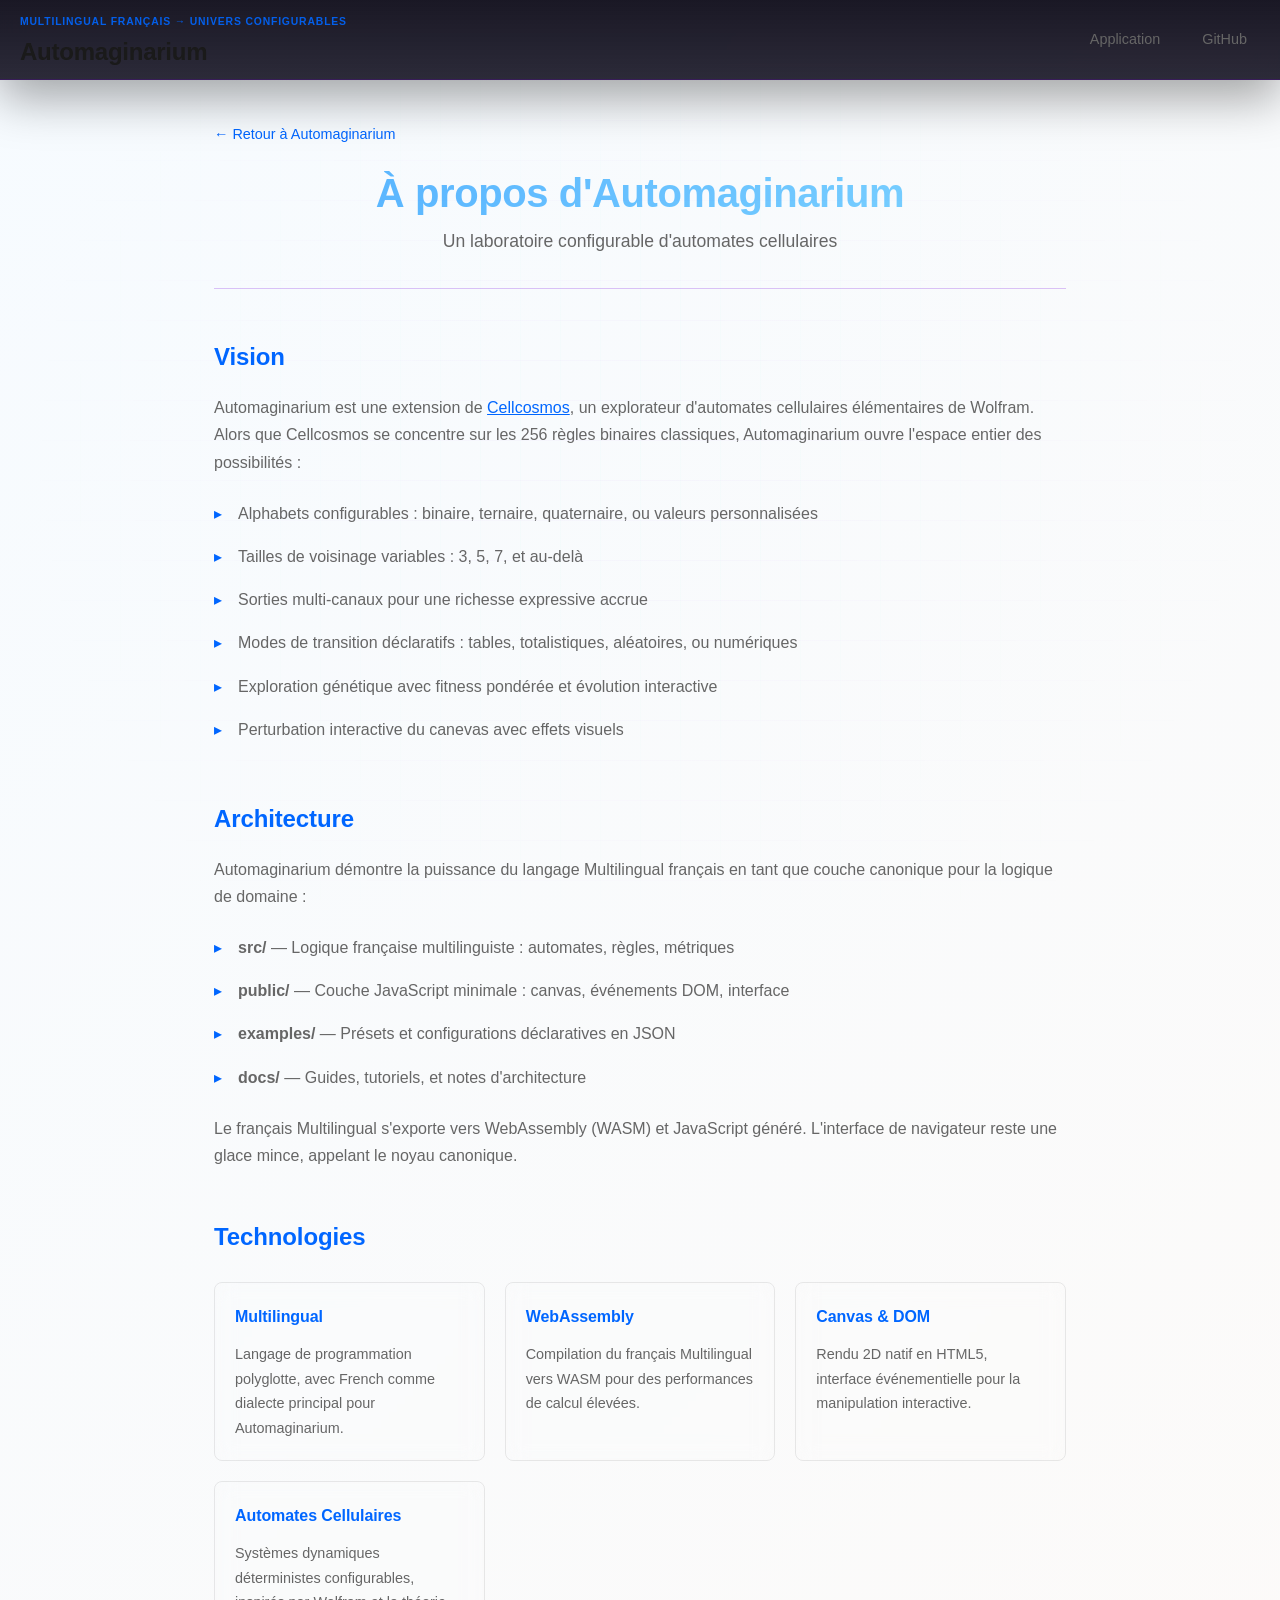
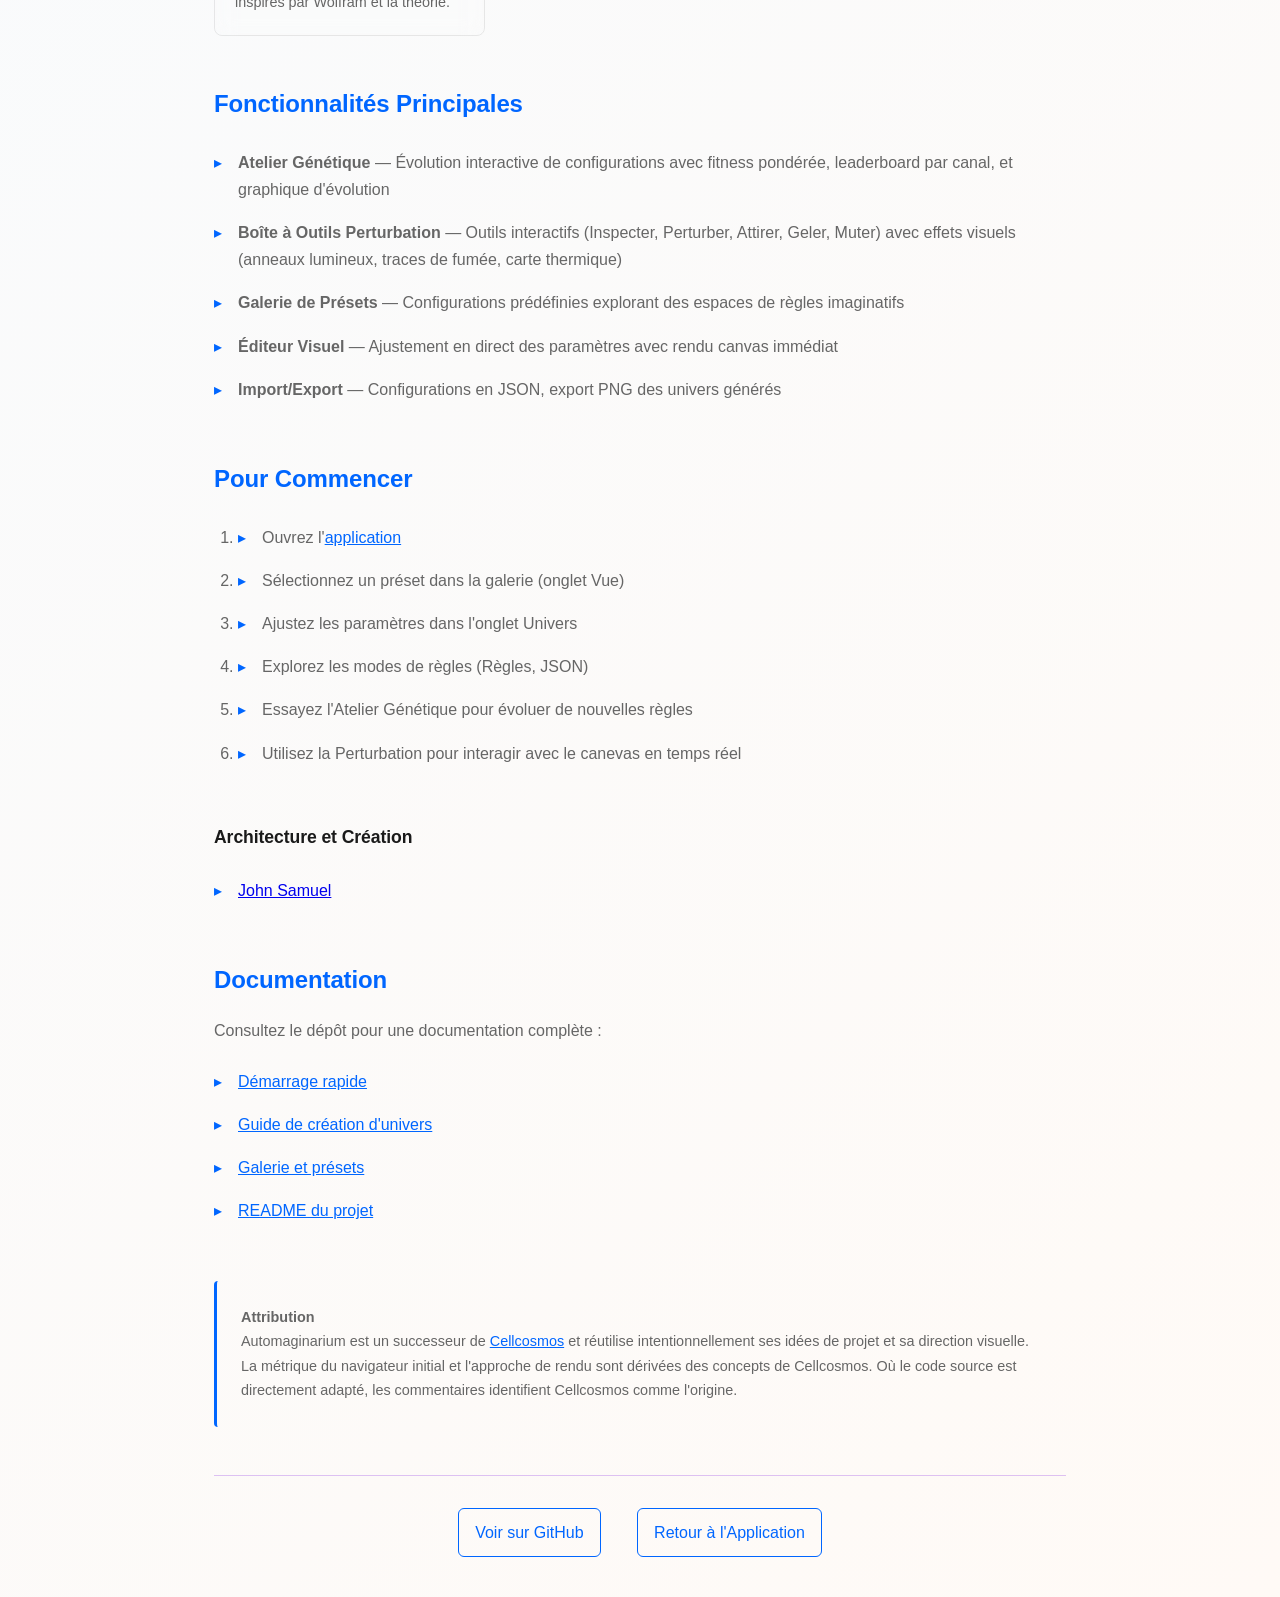
==== public/apropos.html @ f6340c28 "Add about page" ====
<!doctype html>
<html lang="fr">

  <head>
    <meta charset="utf-8" />
    <meta name="viewport" content="width=device-width, initial-scale=1" />
    <title>À propos — Automaginarium</title>
    <meta name="description"
      content="Découvrez Automaginarium, un laboratoire configurable d'automates cellulaires en Multilingual français." />
    <link rel="stylesheet" href="style.css" />
    <style>
      body {
        background: linear-gradient(135deg, rgba(83, 176, 255, 0.05), rgba(255, 157, 77, 0.05));
      }

      .about-container {
        max-width: 900px;
        margin: 0 auto;
        padding: 40px 24px;
        color: var(--text);
        line-height: 1.7;
      }

      .about-header {
        margin-bottom: 48px;
        text-align: center;
        padding-bottom: 32px;
        border-bottom: 1px solid var(--line-strong);
      }

      .about-header h1 {
        font-size: 2.5rem;
        margin: 0 0 12px 0;
        background: linear-gradient(90deg, #53b0ff, #7dd3ff);
        -webkit-background-clip: text;
        -webkit-text-fill-color: transparent;
        background-clip: text;
      }

      .about-header p {
        font-size: 1.1rem;
        color: var(--text-secondary);
        margin: 0;
      }

      .about-section {
        margin-bottom: 48px;
      }

      .about-section h2 {
        font-size: 1.5rem;
        margin: 0 0 16px 0;
        color: var(--accent);
      }

      .about-section p {
        margin: 12px 0;
        color: var(--text-secondary);
      }

      .about-section ul {
        list-style: none;
        padding-left: 0;
        margin: 16px 0;
      }

      .about-section li {
        padding: 8px 0 8px 24px;
        position: relative;
        color: var(--text-secondary);
      }

      .about-section li:before {
        content: "▸";
        position: absolute;
        left: 0;
        color: var(--accent);
      }

      .tech-stack {
        display: grid;
        grid-template-columns: repeat(auto-fit, minmax(250px, 1fr));
        gap: 20px;
        margin: 24px 0;
      }

      .tech-card {
        padding: 20px;
        background: rgba(var(--panel), 0.5);
        border: 1px solid var(--line);
        border-radius: 8px;
        -webkit-backdrop-filter: blur(10px);
        backdrop-filter: blur(10px);
      }

      .tech-card h3 {
        margin: 0 0 12px 0;
        font-size: 1rem;
        color: var(--accent);
      }

      .tech-card p {
        margin: 0;
        font-size: 0.9rem;
        color: var(--text-secondary);
      }

      .links-section {
        margin-top: 48px;
        padding-top: 32px;
        border-top: 1px solid var(--line-strong);
        text-align: center;
      }

      .links-section a {
        display: inline-block;
        margin: 0 16px;
        padding: 10px 16px;
        color: var(--accent);
        text-decoration: none;
        border: 1px solid var(--accent);
        border-radius: 6px;
        transition: all 200ms ease;
      }

      .links-section a:hover {
        background: rgba(83, 176, 255, 0.1);
      }

      .back-link {
        display: inline-flex;
        align-items: center;
        gap: 8px;
        margin-bottom: 24px;
        color: var(--accent);
        text-decoration: none;
        font-size: 0.9rem;
        transition: all 200ms ease;
      }

      .back-link:hover {
        gap: 12px;
      }

      .attribution {
        margin-top: 48px;
        padding: 24px;
        background: rgba(var(--panel), 0.3);
        border-left: 3px solid var(--accent);
        border-radius: 4px;
        font-size: 0.9rem;
        color: var(--text-secondary);
      }
    </style>
  </head>

  <body>
    <header class="topbar floating-header">
      <div class="brand-lockup">
        <p class="eyebrow">Multilingual français → univers configurables</p>
        <h1 id="app-title">Automaginarium</h1>
      </div>
      <nav class="header-links">
        <a href="index.html" title="Retour à l'application">Application</a>
        <a href="https://github.com/multilingualprogramming/Automaginarium" title="GitHub" target="_blank"
          rel="noopener noreferrer">GitHub</a>
      </nav>
    </header>

    <main class="about-container">
      <a href="index.html" class="back-link">← Retour à Automaginarium</a>

      <div class="about-header">
        <h1>À propos d'Automaginarium</h1>
        <p>Un laboratoire configurable d'automates cellulaires</p>
      </div>

      <div class="about-section">
        <h2>Vision</h2>
        <p>
          Automaginarium est une extension de <a href="https://github.com/multilingualprogramming/cellcosmos"
            style="color: var(--accent);">Cellcosmos</a>,
          un explorateur d'automates cellulaires élémentaires de Wolfram. Alors que Cellcosmos se concentre sur les 256
          règles
          binaires classiques, Automaginarium ouvre l'espace entier des possibilités :
        </p>
        <ul>
          <li>Alphabets configurables : binaire, ternaire, quaternaire, ou valeurs personnalisées</li>
          <li>Tailles de voisinage variables : 3, 5, 7, et au-delà</li>
          <li>Sorties multi-canaux pour une richesse expressive accrue</li>
          <li>Modes de transition déclaratifs : tables, totalistiques, aléatoires, ou numériques</li>
          <li>Exploration génétique avec fitness pondérée et évolution interactive</li>
          <li>Perturbation interactive du canevas avec effets visuels</li>
        </ul>
      </div>

      <div class="about-section">
        <h2>Architecture</h2>
        <p>
          Automaginarium démontre la puissance du langage Multilingual français en tant que couche
          canonique pour la logique de domaine :
        </p>
        <ul>
          <li><strong>src/</strong> — Logique française multilinguiste : automates, règles, métriques</li>
          <li><strong>public/</strong> — Couche JavaScript minimale : canvas, événements DOM, interface</li>
          <li><strong>examples/</strong> — Présets et configurations déclaratives en JSON</li>
          <li><strong>docs/</strong> — Guides, tutoriels, et notes d'architecture</li>
        </ul>
        <p>
          Le français Multilingual s'exporte vers WebAssembly (WASM) et JavaScript généré.
          L'interface de navigateur reste une glace mince, appelant le noyau canonique.
        </p>
      </div>

      <div class="about-section">
        <h2>Technologies</h2>
        <div class="tech-stack">
          <div class="tech-card">
            <h3>Multilingual</h3>
            <p>Langage de programmation polyglotte, avec French comme dialecte principal pour Automaginarium.</p>
          </div>
          <div class="tech-card">
            <h3>WebAssembly</h3>
            <p>Compilation du français Multilingual vers WASM pour des performances de calcul élevées.</p>
          </div>
          <div class="tech-card">
            <h3>Canvas & DOM</h3>
            <p>Rendu 2D natif en HTML5, interface événementielle pour la manipulation interactive.</p>
          </div>
          <div class="tech-card">
            <h3>Automates Cellulaires</h3>
            <p>Systèmes dynamiques déterministes configurables, inspirés par Wolfram et la théorie.</p>
          </div>
        </div>
      </div>

      <div class="about-section">
        <h2>Fonctionnalités Principales</h2>
        <ul>
          <li><strong>Atelier Génétique</strong> — Évolution interactive de configurations avec fitness pondérée,
            leaderboard par canal, et graphique d'évolution</li>
          <li><strong>Boîte à Outils Perturbation</strong> — Outils interactifs (Inspecter, Perturber, Attirer, Geler,
            Muter) avec effets visuels (anneaux lumineux, traces de fumée, carte thermique)</li>
          <li><strong>Galerie de Présets</strong> — Configurations prédéfinies explorant des espaces de règles
            imaginatifs</li>
          <li><strong>Éditeur Visuel</strong> — Ajustement en direct des paramètres avec rendu canvas immédiat</li>
          <li><strong>Import/Export</strong> — Configurations en JSON, export PNG des univers générés</li>
        </ul>
      </div>

      <div class="about-section">
        <h2>Pour Commencer</h2>
        <ol style="padding-left: 24px;">
          <li>Ouvrez l'<a href="index.html" style="color: var(--accent);">application</a></li>
          <li>Sélectionnez un préset dans la galerie (onglet Vue)</li>
          <li>Ajustez les paramètres dans l'onglet Univers</li>
          <li>Explorez les modes de règles (Règles, JSON)</li>
          <li>Essayez l'Atelier Génétique pour évoluer de nouvelles règles</li>
          <li>Utilisez la Perturbation pour interagir avec le canevas en temps réel</li>
        </ol>
      </div>
      <div class="about-section">
        <h3>Architecture et Cr&eacute;ation</h3>
        <ul>
          <li><a href="https://johnsamuel.info/">John Samuel</a></li>
        </ul>
      </div>

      <div class="about-section">
        <h2>Documentation</h2>
        <p>Consultez le dépôt pour une documentation complète :</p>
        <ul>
          <li><a href="https://github.com/multilingualprogramming/Automaginarium/blob/main/docs/quickstart.md"
              style="color: var(--accent);">Démarrage rapide</a></li>
          <li><a href="https://github.com/multilingualprogramming/Automaginarium/blob/main/docs/create-universe.md"
              style="color: var(--accent);">Guide de création d'univers</a></li>
          <li><a href="https://github.com/multilingualprogramming/Automaginarium/blob/main/docs/gallery.md"
              style="color: var(--accent);">Galerie et présets</a></li>
          <li><a href="https://github.com/multilingualprogramming/Automaginarium/blob/main/README.md"
              style="color: var(--accent);">README du projet</a></li>
        </ul>
      </div>

      <div class="attribution">
        <strong>Attribution</strong><br />
        Automaginarium est un successeur de <a href="https://github.com/multilingualprogramming/cellcosmos"
          style="color: var(--accent);">Cellcosmos</a>
        et réutilise intentionnellement ses idées de projet et sa direction visuelle. La métrique du navigateur initial
        et l'approche de rendu
        sont dérivées des concepts de Cellcosmos. Où le code source est directement adapté, les commentaires identifient
        Cellcosmos comme l'origine.
      </div>

      <div class="links-section">
        <a href="https://github.com/multilingualprogramming/Automaginarium">Voir sur GitHub</a>
        <a href="index.html">Retour à l'Application</a>
      </div>
    </main>
  </body>

</html>
---- public/style.css ----
* {
  box-sizing: border-box;
}

/* Theme Variables - Base */
:root {
  color-scheme: dark light;

  /* Light Mode (default fallback) */
  --bg: #ffffff;
  --bg-secondary: #f8f9fa;
  --panel: #f3f4f6;
  --text: #1a1a1a;
  --text-secondary: #666666;
  --muted: #888888;
  --line: rgba(0, 0, 0, 0.08);
  --shadow: rgba(0, 0, 0, 0.06);

  --accent: #0066ff;
  --accent-2: #00aaff;
  --good: #22c55e;
  --bad: #ef4444;
  --warning: #f59e0b;

  /* Palette Control */
  --palette: cosmic;
  --density: normal;
}

@media (prefers-color-scheme: dark) {
  :root {
    --bg: #05070d;
    --bg-secondary: #0a0e17;
    --panel: #101923;
    --text: #f6f1e8;
    --text-secondary: #d1d5db;
    --muted: #9fb0bb;
    --line: rgba(255, 255, 255, 0.14);
    --shadow: rgba(0, 0, 0, 0.34);

    --accent: #53b0ff;
    --accent-2: #7dd3ff;
    --good: #7bd88f;
    --bad: #ff7d7d;
    --warning: #ffb84d;
  }
}

/* Palette: Cosmic (default) */
:root[data-palette="cosmic"] {
  --primary-gradient: linear-gradient(135deg, rgba(255, 157, 77, 0.24), rgba(83, 176, 255, 0.18));
  --accent-gradient: linear-gradient(90deg, #53b0ff, #7dd3ff);
}

@media (prefers-color-scheme: light) {
  :root[data-palette="cosmic"] {
    --accent: #0055dd;
    --accent-2: #0088ff;
  }
}

/* Palette: Phosphor (sci-fi electric) */
:root[data-palette="phosphor"] {
  --accent: #00ff41;
  --accent-2: #00ff8c;
  --good: #39ff14;
  --warning: #ffff00;
  --primary-gradient: linear-gradient(135deg, rgba(0, 255, 65, 0.12), rgba(0, 255, 140, 0.08));
  --accent-gradient: linear-gradient(90deg, #00ff41, #39ff14);
}

@media (prefers-color-scheme: light) {
  :root[data-palette="phosphor"] {
    --accent: #00aa00;
    --accent-2: #00dd00;
  }
}

@media (prefers-color-scheme: dark) {
  :root[data-palette="phosphor"] {
    --bg: #0a0a0a;
    --panel: #151515;
  }
}

/* Palette: Thermal (heat-based) */
:root[data-palette="thermal"] {
  --accent: #ff6b35;
  --accent-2: #ff9f5a;
  --good: #f7931e;
  --warning: #ffaa00;
  --primary-gradient: linear-gradient(135deg, rgba(255, 107, 53, 0.16), rgba(255, 159, 90, 0.12));
  --accent-gradient: linear-gradient(90deg, #ff6b35, #ff9f5a, #ffaa00);
}

@media (prefers-color-scheme: light) {
  :root[data-palette="thermal"] {
    --accent: #d83800;
    --accent-2: #e85d2b;
  }
}

/* Palette: Bioluminescent */
:root[data-palette="bioluminescent"] {
  --accent: #00ffaa;
  --accent-2: #ff00ff;
  --good: #00ff88;
  --warning: #ffaa00;
  --primary-gradient: linear-gradient(135deg, rgba(0, 255, 170, 0.1), rgba(255, 0, 255, 0.08));
  --accent-gradient: linear-gradient(90deg, #00ffaa, #ff00ff, #00ff88);
}

@media (prefers-color-scheme: dark) {
  :root[data-palette="bioluminescent"] {
    --bg: #0d1a15;
    --panel: #132020;
  }
}

/* Palette: Minimalist */
:root[data-palette="minimalist"] {
  --accent: #333333;
  --accent-2: #666666;
  --primary-gradient: linear-gradient(135deg, rgba(100, 100, 100, 0.1), rgba(150, 150, 150, 0.06));
  --accent-gradient: linear-gradient(90deg, #333333, #999999);
}

@media (prefers-color-scheme: light) {
  :root[data-palette="minimalist"] {
    --accent: #1a1a1a;
    --accent-2: #4a4a4a;
  }
}

/* Palette: Cyberpunk */
:root[data-palette="cyberpunk"] {
  --accent: #ff006e;
  --accent-2: #00f5ff;
  --good: #00d9ff;
  --warning: #ffbe0b;
  --primary-gradient: linear-gradient(135deg, rgba(255, 0, 110, 0.2), rgba(0, 245, 255, 0.16));
  --accent-gradient: linear-gradient(90deg, #ff006e, #00f5ff);
}

@media (prefers-color-scheme: dark) {
  :root[data-palette="cyberpunk"] {
    --bg: #0a0015;
    --panel: #1a0025;
  }
}

/* Palette: Neutral Tech */
:root[data-palette="neutral-tech"] {
  --accent: #4b5563;
  --accent-2: #8892a1;
  --primary-gradient: linear-gradient(135deg, rgba(75, 85, 99, 0.12), rgba(137, 146, 161, 0.08));
  --accent-gradient: linear-gradient(90deg, #4b5563, #8892a1);
}

@media (prefers-color-scheme: light) {
  :root[data-palette="neutral-tech"] {
    --accent: #3a4556;
    --accent-2: #5a6b7f;
  }
}

/* Spacing Scale */
:root {
  --space-xs: 4px;
  --space-sm: 8px;
  --space-md: 12px;
  --space-lg: 16px;
  --space-xl: 24px;
  --space-2xl: 32px;
}

/* Typography */
body {
  margin: 0;
  min-height: 100vh;
  background: var(--primary-gradient), var(--bg);
  color: var(--text);
  font-family: -apple-system, BlinkMacSystemFont, "Segoe UI", Roboto, "Helvetica Neue", sans-serif;
  line-height: 1.6;
  transition: background-color 0.3s ease, color 0.3s ease;
}

button,
input,
select,
textarea {
  font: inherit;
}

h1 {
  font-size: clamp(2rem, 6vw, 3rem);
  line-height: 1.1;
  margin: 0;
  font-weight: 700;
  letter-spacing: -0.01em;
}

h2 {
  font-size: 1.25rem;
  margin: 0 0 var(--space-md);
  font-weight: 600;
  letter-spacing: -0.005em;
}

h3 {
  font-size: 1.1rem;
  margin: 0 0 var(--space-sm);
  font-weight: 600;
  letter-spacing: -0.005em;
}

p {
  margin: 0 0 var(--space-md);
}

code,
pre {
  font-family: "IBM Plex Mono", "JetBrains Mono", Consolas, monospace;
}

/* Form Elements */
input[type="text"],
input[type="number"],
input[type="file"],
select,
textarea {
  background: var(--panel);
  border: 1px solid var(--line);
  color: var(--text);
  border-radius: 6px;
  padding: var(--space-sm) var(--space-md);
  transition: all 0.2s ease;
  font-size: 0.95rem;
}

input[type="text"]:focus,
input[type="number"]:focus,
select:focus,
textarea:focus {
  outline: none;
  border-color: var(--accent);
  box-shadow: 0 0 0 3px rgba(var(--accent), 0.1);
}

input[type="text"]::placeholder {
  color: var(--muted);
}

input[type="range"] {
  cursor: pointer;
  height: 6px;
  accent-color: var(--accent);
  border-radius: 3px;
}

input[type="color"] {
  cursor: pointer;
  border-radius: 6px;
  border: 1px solid var(--line);
  transition: all 0.2s ease;
}

input[type="color"]:hover {
  border-color: var(--accent);
  box-shadow: 0 0 8px rgba(var(--accent), 0.2);
}

input[type="color"]:focus-visible {
  outline: 2px solid var(--accent);
  outline-offset: 2px;
}

/* Top Navigation */
.topbar {
  display: flex;
  align-items: center;
  justify-content: space-between;
  gap: 24px;
  padding: 12px 24px;
  border-bottom: 1px solid var(--line);
  background: rgba(var(--bg), 0.95);
  -webkit-backdrop-filter: blur(10px);
  backdrop-filter: blur(10px);
  position: sticky;
  top: 0;
  z-index: 100;
}

.topbar.floating-header {
  padding: 14px 20px;
  background: linear-gradient(180deg, rgba(6, 4, 18, 0.92), rgba(8, 5, 22, 0.85));
  border-bottom-color: var(--line-strong);
}

.brand-lockup {
  display: flex;
  flex-direction: column;
  gap: 4px;
}

.brand-lockup h1 {
  font-size: 1.5rem;
}

.eyebrow {
  color: var(--accent);
  text-transform: uppercase;
  letter-spacing: 0.08em;
  font-size: 0.65rem;
  font-weight: 700;
  margin: 0 0 var(--space-xs);
  opacity: 0.9;
}

.tab-nav {
  display: flex;
  align-items: center;
  gap: 12px;
  flex: 1;
}

.tab {
  background: none;
  border: none;
  color: var(--muted);
  cursor: pointer;
  padding: var(--space-sm) var(--space-md);
  border-radius: 6px;
  transition: all 0.2s ease;
  font-size: 0.95rem;
  font-weight: 500;
}

.tab:hover {
  background: rgba(var(--accent), 0.05);
  color: var(--text);
}

.tab:focus-visible {
  outline: 2px solid var(--accent);
  outline-offset: 2px;
}

.tab.active {
  color: var(--accent);
  background: rgba(var(--accent), 0.12);
  border-bottom: 2px solid var(--accent);
}

.tab-link {
  color: var(--accent);
  text-decoration: none;
}

.ghost-btn {
  background: none;
  border: 1px solid var(--line);
  color: var(--muted);
  cursor: pointer;
  padding: 8px 12px;
  border-radius: 6px;
  font-size: 1rem;
  transition: all 0.2s ease;
  display: grid;
  place-items: center;
  min-width: 40px;
  min-height: 40px;
}

.ghost-btn:hover {
  background: var(--panel);
  color: var(--accent);
  border-color: var(--accent);
}

/* Main App Shell */
.app-shell {
  width: 100%;
  margin: 0;
  padding: 0;
}

.app-shell:not(.quantum-workspace) {
  width: min(1480px, 100%);
  margin: 0 auto;
  padding: 24px;
}

/* Hero Band */
.hero-band {
  display: grid;
  grid-template-columns: 1fr;
  gap: var(--space-2xl);
  align-items: end;
  border-bottom: 1px solid var(--line);
  padding-bottom: var(--space-lg);
  margin-bottom: var(--space-xl);
  transition: all 0.3s ease;
}

.hero-band.minimal {
  padding-bottom: var(--space-sm);
  margin-bottom: var(--space-md);
  border-bottom: 1px solid transparent;
}

.hero-indicator {
  display: flex;
  align-items: center;
  gap: var(--space-sm);
  font-size: 0.85rem;
  color: var(--muted);
  height: 28px;
}

.sync-pulse {
  width: 8px;
  height: 8px;
  border-radius: 50%;
  background: var(--good);
  box-shadow: 0 0 8px rgba(34, 197, 94, 0.6);
  animation: pulse 2s cubic-bezier(0.4, 0, 0.6, 1) infinite;
}

@keyframes pulse {

  0%,
  100% {
    opacity: 1;
  }

  50% {
    opacity: 0.5;
  }
}

.lede {
  max-width: 760px;
  color: var(--text-secondary);
  font-size: 1.08rem;
  margin: 0;
  line-height: 1.7;
}

/* Controls */
.quick-controls {
  display: grid;
  grid-template-columns: repeat(auto-fit, minmax(90px, 1fr));
  gap: var(--space-sm);
}

/* Quick Controls Toolbar (below canvas) */
.quick-controls-toolbar {
  display: flex;
  align-items: center;
  gap: var(--space-sm);
  margin-top: var(--space-lg);
  padding: var(--space-md);
  background: rgba(var(--panel), 0.5);
  border: 1px solid var(--line);
  border-radius: 8px;
  flex-wrap: wrap;
}

label {
  display: grid;
  gap: 6px;
  color: var(--muted);
  font-size: 0.82rem;
  font-weight: 500;
}

select,
input[type="text"],
input[type="number"],
input[type="range"],
textarea {
  border: 1px solid var(--line);
  background: var(--panel);
  color: var(--text);
  border-radius: 8px;
  transition: all 0.2s ease;
}

select,
input[type="text"],
input[type="number"],
textarea {
  min-height: 42px;
  padding: 0 12px;
}

input[type="range"] {
  cursor: pointer;
  height: 6px;
  padding: 0;
  accent-color: var(--accent);
}

select,
input[type="text"],
input[type="number"] {
  padding: 10px 12px;
}

select:hover,
input[type="text"]:hover,
input[type="number"]:hover,
textarea:hover {
  border-color: var(--accent);
}

select:focus,
input[type="text"]:focus,
input[type="number"]:focus,
textarea:focus {
  outline: none;
  border-color: var(--accent);
  background: var(--panel);
  box-shadow: 0 0 0 2px rgba(var(--accent), 0.1);
}

textarea {
  width: 100%;
  min-height: 420px;
  padding: 12px;
  resize: vertical;
  font-family: "IBM Plex Mono", monospace;
  line-height: 1.45;
}

/* Buttons */
button,
.file-button {
  cursor: pointer;
  background: var(--primary-gradient);
  color: var(--text);
  border: 1px solid var(--line);
  border-radius: 8px;
  min-height: 42px;
  padding: 0 16px;
  font-weight: 500;
  transition: all 0.2s ease;
}

button:hover,
.file-button:hover {
  border-color: var(--accent);
  background: var(--primary-gradient);
  box-shadow: 0 4px 12px var(--shadow);
}

button:active {
  opacity: 0.8;
}

.accent-btn {
  background: var(--accent-gradient);
  color: #ffffff;
  border: none;
}

.accent-btn:hover {
  opacity: 0.9;
}

.file-button {
  display: grid;
  place-items: center;
  color: var(--text);
}

.file-button input {
  display: none;
}

/* Workspace Layout */
.workspace {
  display: grid;
  grid-template-columns: minmax(0, 1fr) 360px;
  gap: 18px;
  padding-top: 18px;
  grid-auto-flow: row;
}

.workspace>.quick-controls-toolbar {
  grid-column: 1 / -1;
}

.canvas-column {
  display: grid;
  gap: 12px;
  min-width: 0;
}

.canvas-actions-bar {
  display: flex;
  gap: 10px;
  flex-wrap: wrap;
  align-items: center;
  padding: 0 4px;
}

.canvas-wrap {
  overflow: auto;
  background: linear-gradient(135deg, rgba(var(--bg-secondary), 0.8), rgba(var(--bg-secondary), 0.6));
  border: 1px solid rgba(255, 255, 255, 0.1);
  border-radius: 12px;
  min-height: 58vh;
  display: grid;
  place-items: center;
  box-shadow: 0 8px 32px rgba(0, 0, 0, 0.2), 0 0 20px rgba(var(--accent), 0.1);
  position: relative;
  -webkit-backdrop-filter: blur(8px);
  backdrop-filter: blur(8px);
  transition: all 0.3s ease;
}

.canvas-wrap:hover {
  box-shadow: 0 12px 40px rgba(0, 0, 0, 0.25), 0 0 30px rgba(var(--accent), 0.15);
  border-color: rgba(var(--accent), 0.2);
}

canvas {
  max-width: 100%;
  image-rendering: pixelated;
  box-shadow: 0 8px 32px var(--shadow);
}

/* Inspector / Sidebar */
.inspector {
  border-left: 1px solid var(--line);
  padding-left: var(--space-lg);
  display: flex;
  flex-direction: column;
  gap: var(--space-lg);
  max-height: calc(100vh - 200px);
  overflow-y: auto;
}


.inspector-tabs {
  display: flex;
  gap: var(--space-md);
  border-bottom: 1px solid var(--line);
  margin-bottom: var(--space-lg);
  flex-wrap: wrap;
  padding-bottom: var(--space-md);
  background: linear-gradient(180deg, rgba(var(--accent), 0.05), transparent);
  border-radius: 8px;
  padding: var(--space-md) var(--space-lg) var(--space-md) 0;
}

.inspector-tab-btn {
  background: none;
  border: none;
  color: var(--muted);
  cursor: pointer;
  padding: var(--space-sm) var(--space-md);
  border-bottom: 2px solid transparent;
  border-radius: 6px 6px 0 0;
  transition: all 0.2s ease;
  font-size: 0.85rem;
  font-weight: 600;
  text-transform: capitalize;
  position: relative;
}

.inspector-tab-btn:hover {
  color: var(--text);
  border-bottom-color: rgba(var(--accent), 0.3);
  background: rgba(var(--accent), 0.08);
}

.inspector-tab-btn:focus-visible {
  outline: 2px solid var(--accent);
  outline-offset: 4px;
}

.inspector-tab-btn.active {
  color: var(--accent);
  border-bottom-color: var(--accent);
  background: rgba(var(--accent), 0.12);
  box-shadow: 0 4px 12px rgba(var(--accent), 0.15);
}

.inspector-panel {
  display: none;
  animation: fadeInPanel 0.3s ease;
  background: rgba(var(--panel), 0.35);
  -webkit-backdrop-filter: blur(10px);
  backdrop-filter: blur(10px);
  border: 1px solid rgba(255, 255, 255, 0.08);
  border-radius: 8px;
  padding: var(--space-lg);
  box-shadow: 0 4px 16px rgba(0, 0, 0, 0.1);
}

.inspector-panel.active {
  display: block;
}

@keyframes fadeInPanel {
  from {
    opacity: 0;
  }

  to {
    opacity: 1;
  }
}

.meta {
  color: var(--muted);
  line-height: 1.5;
  font-size: 0.9rem;
}

.status {
  border: 1px solid var(--line);
  border-radius: 8px;
  padding: 10px;
  color: var(--muted);
  background: var(--panel);
  font-size: 0.9rem;
}

.status.ok {
  color: var(--good);
  border-color: var(--good);
}

.status.error {
  color: var(--bad);
  border-color: var(--bad);
}

/* Rule Table */
.rule-table {
  display: grid;
  grid-template-columns: repeat(2, minmax(0, 1fr));
  gap: 8px;
  margin-top: 18px;
  max-height: 320px;
  overflow: auto;
}

.rule-table span {
  background: var(--panel);
  border: 1px solid var(--line);
  border-radius: 6px;
  padding: 8px;
  color: var(--muted);
  overflow-wrap: anywhere;
  font-size: 0.85rem;
}

.rule-table b {
  color: var(--text);
}

/* Gallery Panel */
.gallery-panel {
  border-top: 1px solid var(--line);
  margin-top: 20px;
  padding-top: 20px;
}

.panel-heading {
  margin-bottom: var(--space-lg);
}

.panel-heading h2 {
  margin-bottom: var(--space-sm);
}

.panel-heading .eyebrow {
  margin-bottom: 0;
}

.inline-heading {
  display: flex;
  align-items: start;
  justify-content: space-between;
  gap: 12px;
}

.preset-gallery {
  display: grid;
  grid-template-columns: repeat(auto-fit, minmax(190px, 1fr));
  gap: 12px;
}

.preset-card {
  display: grid;
  gap: 8px;
  align-content: start;
  text-align: left;
  min-height: 0;
  padding: 12px;
  background: var(--panel);
  border: 1px solid var(--line);
  border-radius: 8px;
  cursor: pointer;
  transition: all 0.2s ease;
}

.preset-card:hover {
  border-color: var(--accent);
  background: rgba(var(--accent), 0.05);
  box-shadow: 0 2px 8px var(--shadow);
}

.preset-card.active {
  border-color: var(--accent);
  background: rgba(var(--accent), 0.12);
  box-shadow: 0 0 0 1px rgba(var(--accent), 0.18), 0 8px 24px var(--shadow);
}

.preset-thumb {
  width: 100%;
  aspect-ratio: 16 / 9;
  height: auto;
  background: var(--bg-secondary);
  border: 1px solid var(--line);
  border-radius: 6px;
}

.preset-card strong {
  color: var(--text);
  font-size: 0.98rem;
}

.preset-card span {
  color: var(--muted);
  font-size: 0.8rem;
  text-transform: uppercase;
}

/* Config Lab */
.config-lab {
  display: grid;
  grid-template-columns: minmax(300px, 0.8fr) minmax(260px, 0.65fr) minmax(420px, 1.2fr);
  gap: 18px;
  padding-top: 10px;
}

.config-panel {
  border-top: 1px solid var(--line);
  padding-top: var(--space-lg);
  margin-bottom: var(--space-2xl);
  background: rgba(var(--panel), 0.4);
  -webkit-backdrop-filter: blur(4px);
  backdrop-filter: blur(4px);
  border-radius: 8px;
  padding: var(--space-lg);
  padding: 16px;
  border-radius: 8px;
  border: 1px solid rgba(255, 255, 255, 0.05);
  border-top: 1px solid var(--line);
}

.field-grid {
  display: grid;
  grid-template-columns: repeat(2, minmax(0, 1fr));
  gap: var(--space-md);
}

.compact-fields {
  grid-template-columns: 1fr;
}

.field-grid label {
  display: grid;
  gap: 4px;
  color: var(--muted);
  font-size: 0.75rem;
  font-weight: 500;
  text-transform: uppercase;
  letter-spacing: 0.04em;
}

.field-grid input,
.field-grid select {
  min-height: 36px;
  font-size: 0.9rem;
  border-radius: 6px;
  border: 1px solid var(--line);
  background: rgba(var(--panel), 0.6);
  color: var(--text);
  padding: 8px 10px;
  transition: all 0.2s ease;
}

.field-grid input:focus,
.field-grid select:focus {
  border-color: var(--accent);
  background: rgba(var(--panel), 0.8);
  box-shadow: 0 0 0 2px rgba(var(--accent), 0.1);
  outline: none;
}


.display-panel h3 {
  margin-top: 16px;
}

.rules-panel h3 {
  margin-top: 0;
}

.rules-panel .rule-table {
  margin-top: 12px;
}

.button-row {
  display: flex;
  flex-wrap: wrap;
  gap: 8px;
  justify-content: end;
}

/* Color Palette Selector */
.palette-selector {
  display: grid;
  grid-template-columns: repeat(auto-fit, minmax(80px, 1fr));
  gap: var(--space-sm);
  margin: var(--space-lg) 0;
}

.palette-btn {
  padding: var(--space-sm);
  border: 2px solid transparent;
  border-radius: 6px;
  background: var(--panel);
  color: var(--text);
  cursor: pointer;
  font-size: 0.75rem;
  font-weight: 500;
  text-align: center;
  transition: all 0.2s ease;
  white-space: nowrap;
}

.palette-btn:hover {
  border-color: var(--accent);
  background: rgba(var(--accent), 0.05);
}

.palette-btn:focus-visible {
  outline: 2px solid var(--accent);
  outline-offset: 2px;
}

.palette-btn.active {
  border-color: var(--accent);
  background: rgba(var(--accent), 0.15);
  font-weight: 700;
}

/* Palette Editor */
.palette-editor {
  display: grid;
  gap: 8px;
  padding: 12px;
  background: rgba(var(--panel), 0.7);
  border-radius: 8px;
  border: 1px solid var(--line);
  -webkit-backdrop-filter: blur(8px);
  backdrop-filter: blur(8px);
}

.palette-color-row {
  display: flex;
  align-items: center;
  gap: 8px;
}

.palette-color-row span {
  min-width: 24px;
  font-weight: 500;
  color: var(--text);
  font-size: 0.9rem;
}

.palette-color-row input[type="color"] {
  width: 48px;
  height: 32px;
  cursor: pointer;
  border: 1px solid var(--line);
  border-radius: 4px;
  transition: all 0.2s ease;
  padding: 2px;
}

.palette-color-row input[type="color"]:hover {
  border-color: var(--accent);
  box-shadow: 0 0 8px rgba(var(--accent), 0.2);
}

/* Canvas HUD */
.canvas-hud {
  position: absolute;
  top: 12px;
  left: 12px;
  display: grid;
  grid-template-columns: repeat(2, 1fr);
  gap: 8px;
  z-index: 10;
  pointer-events: none;
}

.hud-metric {
  background: rgba(10, 15, 25, 0.85);
  -webkit-backdrop-filter: blur(8px);
  backdrop-filter: blur(8px);
  border: 1px solid rgba(83, 176, 255, 0.3);
  border-radius: 6px;
  padding: 8px 12px;
  font-size: 0.8rem;
  color: var(--muted);
  white-space: nowrap;
}

.hud-metric strong {
  color: var(--accent);
  font-weight: 600;
  margin-right: 4px;
}

.hud-metric.critical strong {
  color: var(--bad);
}

.hud-metric.good strong {
  color: var(--good);
}

/* Canvas Controls Toolbar */
.canvas-controls {
  position: absolute;
  bottom: 60px;
  right: 12px;
  display: flex;
  gap: 6px;
  z-index: 10;
}

/* Canvas Preset Gradients */
.canvas-presets {
  position: absolute;
  bottom: 12px;
  left: 12px;
  right: 12px;
  display: flex;
  align-items: center;
  gap: 8px;
  z-index: 10;
  flex-wrap: wrap;
}

.canvas-control-btn {
  padding: var(--space-sm) var(--space-md);
  min-height: 36px;
  background: rgba(10, 15, 25, 0.85);
  -webkit-backdrop-filter: blur(12px);
  backdrop-filter: blur(12px);
  border: 1px solid rgba(var(--accent), 0.4);
  border-radius: 8px;
  color: var(--accent);
  cursor: pointer;
  font-size: 0.85rem;
  font-weight: 500;
  transition: all 0.2s ease;
  display: inline-flex;
  align-items: center;
  justify-content: center;
  white-space: nowrap;
  box-shadow: 0 0 12px rgba(var(--accent), 0.1);
}

.canvas-control-btn:hover {
  background: rgba(10, 15, 25, 0.95);
  border-color: var(--accent);
  box-shadow: 0 4px 16px rgba(var(--accent), 0.3), 0 0 16px rgba(var(--accent), 0.15);
}

.canvas-control-btn:focus-visible {
  outline: 2px solid var(--accent);
  outline-offset: 2px;
}

.canvas-control-btn:active {
  transform: scale(0.96);
}

.canvas-zoom-display {
  padding: 8px 10px;
  min-height: 36px;
  border: none;
  background: none;
  color: var(--muted);
  cursor: default;
  font-size: 0.85rem;
  display: grid;
  place-items: center;
}

/* Glassmorphism Panel */
.glass-panel {
  background: rgba(var(--panel), 0.6);
  -webkit-backdrop-filter: blur(10px);
  backdrop-filter: blur(10px);
  border: 1px solid rgba(255, 255, 255, 0.1);
  border-radius: 12px;
}

/* Advanced Sidebar Tabs */
.sidebar-tabs {
  display: flex;
  flex-direction: column;
  gap: 2px;
}

.sidebar-tab-group {
  border-bottom: 1px solid var(--line);
  padding-bottom: 8px;
  margin-bottom: 8px;
}

.sidebar-tab-group:last-child {
  border-bottom: none;
}

.sidebar-tab-group-title {
  font-size: 0.7rem;
  text-transform: uppercase;
  letter-spacing: 0.05em;
  color: var(--muted);
  font-weight: 600;
  margin-bottom: 8px;
  padding: 0 4px;
}

.sidebar-sub-tabs {
  display: flex;
  gap: 4px;
  flex-wrap: wrap;
}

.sidebar-sub-tab {
  flex: 1;
  min-width: 60px;
  padding: 6px 8px;
  background: var(--panel);
  border: 1px solid var(--line);
  border-radius: 4px;
  color: var(--muted);
  font-size: 0.75rem;
  cursor: pointer;
  transition: all 0.2s ease;
  text-align: center;
}

.sidebar-sub-tab:hover {
  background: rgba(var(--accent), 0.05);
  border-color: var(--accent);
  color: var(--text);
}

.sidebar-sub-tab.active {
  background: rgba(var(--accent), 0.15);
  border-color: var(--accent);
  color: var(--accent);
  font-weight: 600;
}

/* Metric Cards */
.metric-card {
  padding: 12px;
  background: var(--panel);
  border: 1px solid var(--line);
  border-radius: 6px;
  text-align: center;
}

.metric-card .metric-value {
  font-size: 1.5rem;
  font-weight: 700;
  color: var(--accent);
  margin: 6px 0;
}

.metric-card .metric-label {
  font-size: 0.75rem;
  text-transform: uppercase;
  color: var(--muted);
  letter-spacing: 0.03em;
}

/* Status Indicators */
.status-indicator {
  display: inline-flex;
  align-items: center;
  gap: 6px;
  padding: 6px 10px;
  background: var(--panel);
  border-radius: 4px;
  font-size: 0.85rem;
}

.status-dot {
  width: 8px;
  height: 8px;
  border-radius: 50%;
  box-shadow: 0 0 4px currentColor;
}

.status-dot.ok {
  background: var(--good);
  color: var(--good);
}

.status-dot.error {
  background: var(--bad);
  color: var(--bad);
}

.status-dot.warning {
  background: var(--warning);
  color: var(--warning);
}


.preset-ocean {
  background: linear-gradient(90deg, #000000 0%, #0066ff 50%, #ffffff 100%);
}

.preset-sunset {
  background: linear-gradient(90deg, #1a0033 0%, #ff006e 50%, #ffaa00 100%);
}

.preset-biolum {
  background: linear-gradient(90deg, #005f87 0%, #00ffaa 50%, #ffffff 100%);
}

.preset-thermal {
  background: linear-gradient(90deg, #001a4d 0%, #0066ff 50%, #ffaa00 100%);
}

/* Utility Classes */
.spacing-sm {
  margin-bottom: 8px;
}

.spacing-md {
  margin-bottom: 12px;
}

.spacing-lg {
  margin-bottom: 16px;
}

.spacing-xl {
  margin-bottom: 24px;
}

/* Phase 3: Animation Controls */
.divider {
  width: 1px;
  height: 24px;
  background: rgba(83, 176, 255, 0.2);
  border-radius: 2px;
}

.canvas-speed-slider {
  cursor: pointer;
  height: 4px;
  accent-color: var(--accent);
  width: 100px;
}

.canvas-speed-display {
  padding: 8px 10px;
  min-height: 36px;
  border: none;
  background: none;
  color: var(--muted);
  font-size: 0.85rem;
  display: grid;
  place-items: center;
  min-width: 40px;
}

.hidden {
  display: none !important;
}

.hidden-preset {
  display: none !important;
}

/* Phase 3: Analytics Panel */
.analytics-panel {
  overflow-y: auto;
  max-height: 600px;
}

.analytics-grid {
  display: grid;
  grid-template-columns: 1fr;
  gap: var(--space-md);
  margin: var(--space-lg) 0;
}

.analytics-card {
  padding: var(--space-md);
  background: var(--panel);
  border: 1px solid var(--line);
  border-radius: 6px;
  transition: all 0.2s ease;
}

.analytics-card:hover {
  border-color: rgba(var(--accent), 0.3);
  background: rgba(var(--accent), 0.02);
}

.analytics-label {
  display: block;
  font-size: 0.75rem;
  text-transform: uppercase;
  color: var(--muted);
  letter-spacing: 0.03em;
  margin-bottom: 6px;
}

.analytics-value {
  display: flex;
  align-items: baseline;
  gap: 4px;
  margin-bottom: 8px;
}

.analytics-value span:first-child {
  font-size: 1.5rem;
  font-weight: 700;
  color: var(--accent);
}

.analytics-unit {
  font-size: 0.7rem;
  color: var(--muted);
}

.analytics-bar {
  height: 4px;
  background: var(--bg-secondary);
  border-radius: 2px;
  overflow: hidden;
}

.analytics-bar-fill {
  height: 100%;
  background: linear-gradient(90deg, var(--accent), var(--accent-2));
  width: 0%;
  transition: width 0.3s ease;
  border-radius: 2px;
}

.analytics-export {
  margin-top: 12px;
  border-top: 1px solid var(--line);
  padding-top: 12px;
}

.analytics-export button {
  width: 100%;
  padding: 8px;
  background: rgba(var(--accent), 0.1);
  border: 1px solid var(--accent);
  color: var(--accent);
  border-radius: 6px;
  cursor: pointer;
  font-size: 0.85rem;
  transition: all 0.2s ease;
}

.analytics-export button:hover {
  background: rgba(var(--accent), 0.2);
}

/* Phase 3: Advanced Settings Panel */
.advanced-panel {
  overflow-y: auto;
  max-height: 600px;
}

.advanced-section {
  margin-bottom: 16px;
}

.checkbox-label {
  display: flex;
  align-items: center;
  gap: 8px;
  padding: 8px;
  cursor: pointer;
  border-radius: 4px;
  transition: all 0.2s ease;
}

.checkbox-label:hover {
  background: var(--panel);
}

.checkbox-label input[type="checkbox"] {
  cursor: pointer;
  width: 18px;
  height: 18px;
  accent-color: var(--accent);
}

.checkbox-label span {
  font-size: 0.9rem;
  color: var(--text);
  flex: 1;
}

.scheme-controls {
  display: grid;
  grid-template-columns: repeat(3, 1fr);
  gap: 8px;
  margin: 12px 0;
}

.scheme-controls button {
  padding: 8px;
  background: rgba(var(--accent), 0.1);
  border: 1px solid var(--accent);
  color: var(--accent);
  border-radius: 6px;
  cursor: pointer;
  font-size: 0.8rem;
  transition: all 0.2s ease;
}

.scheme-controls button:hover {
  background: rgba(var(--accent), 0.2);
  box-shadow: 0 2px 8px rgba(var(--accent), 0.1);
}

.saved-schemes-list {
  margin-top: 12px;
  border-top: 1px solid var(--line);
  padding-top: 12px;
}

.scheme-item {
  display: flex;
  align-items: center;
  justify-content: space-between;
  padding: 8px;
  background: var(--bg-secondary);
  border-radius: 4px;
  margin-bottom: 6px;
  font-size: 0.85rem;
}

.scheme-item-name {
  color: var(--text);
  flex: 1;
}

.scheme-item-actions {
  display: flex;
  gap: 4px;
}

.scheme-item-actions button {
  padding: 4px 8px;
  background: none;
  border: 1px solid var(--line);
  color: var(--muted);
  border-radius: 3px;
  cursor: pointer;
  font-size: 0.75rem;
  transition: all 0.2s ease;
}

.scheme-item-actions button:hover {
  border-color: var(--accent);
  color: var(--accent);
}

/* Phase 3: Command Palette */
.command-palette {
  position: fixed;
  top: 0;
  left: 0;
  right: 0;
  bottom: 0;
  background: rgba(0, 0, 0, 0.5);
  display: none;
  align-items: flex-start;
  justify-content: center;
  padding-top: 20%;
  z-index: 1000;
  -webkit-backdrop-filter: blur(4px);
  backdrop-filter: blur(4px);
  animation: fadeIn 0.2s ease;
}

.command-palette.active {
  display: flex;
}

@keyframes fadeIn {
  from {
    background: rgba(0, 0, 0, 0);
  }

  to {
    background: rgba(0, 0, 0, 0.5);
  }
}

.command-palette-content {
  width: 90%;
  max-width: 600px;
  background: var(--panel);
  border: 1px solid var(--line);
  border-radius: 12px;
  box-shadow: 0 20px 60px rgba(0, 0, 0, 0.3);
  overflow: hidden;
  animation: slideUp 0.3s ease;
}

@keyframes slideUp {
  from {
    filter: opacity(0);
    transform: translateY(-20px);
  }

  to {
    filter: opacity(1);
    transform: translateY(0);
  }
}

.command-input {
  width: 100%;
  padding: var(--space-lg);
  border: none;
  background: none;
  color: var(--text);
  font-size: 1rem;
  font-weight: 500;
  border-bottom: 1px solid var(--line);
  outline: none;
}

.command-input::placeholder {
  color: var(--muted);
}

.command-results {
  max-height: 400px;
  overflow-y: auto;
}

.command-result {
  padding: var(--space-md) var(--space-lg);
  border-bottom: 1px solid var(--line);
  cursor: pointer;
  transition: all 0.15s ease;
  display: flex;
  align-items: center;
  gap: var(--space-md);
}

.command-result:last-child {
  border-bottom: none;
}

.command-result:hover,
.command-result.selected {
  background: rgba(var(--accent), 0.1);
}

.command-result-title {
  font-size: 0.95rem;
  color: var(--text);
  font-weight: 500;
  flex: 1;
}

.command-result-desc {
  font-size: 0.8rem;
  color: var(--muted);
}

.command-result-icon {
  font-size: 1.2rem;
}

/* Phase 3: Visual Effects */
@keyframes float {

  0%,
  100% {
    filter: drop-shadow(0 2px 4px rgba(0, 0, 0, 0.1));
  }

  50% {
    filter: drop-shadow(0 6px 12px rgba(0, 0, 0, 0.15));
  }
}

@keyframes glow {

  0%,
  100% {
    filter: drop-shadow(0 0 8px rgba(var(--accent), 0.3));
  }

  50% {
    filter: drop-shadow(0 0 16px rgba(var(--accent), 0.6));
  }
}

@keyframes shimmer {
  0% {
    filter: brightness(1);
  }

  50% {
    filter: brightness(1.2);
  }

  100% {
    filter: brightness(1);
  }
}

.status-indicator.pulse {
  animation: glow 2s ease-in-out infinite;
}

.button:active {
  transform: scale(0.98);
}

button {
  transition: all 0.2s ease;
}

button:active {
  transform: scale(0.98);
}

/* Canvas Particle Effect Container */
.particle-canvas {
  position: absolute;
  top: 0;
  left: 0;
  pointer-events: none;
  opacity: 0.6;
}

/* File Button Styling */
.file-button {
  display: inline-flex;
  align-items: center;
  gap: 4px;
  padding: 6px 12px;
  background: rgba(var(--accent), 0.1);
  border: 1px solid var(--accent);
  border-radius: 6px;
  color: var(--accent);
  cursor: pointer;
  font-size: 0.85rem;
  transition: all 0.2s ease;
}

.file-button:hover {
  background: rgba(var(--accent), 0.2);
}

.file-button input[type="file"] {
  display: none;
}

/* Visual Enhancements */
section {
  transition: background-color 0.3s ease;
}

.preset-card {
  cursor: pointer;
}

/* Responsive Design */
@media (max-width: 1100px) {

  .hero-band,
  .workspace,
  .config-lab {
    grid-template-columns: 1fr;
  }

  .quick-controls {
    min-width: 0;
  }

  .inspector {
    border-left: 0;
    padding-left: 0;
  }

  .topbar {
    flex-wrap: wrap;
  }

  .tab-nav {
    width: 100%;
  }
}

@media (max-width: 640px) {

  .field-grid,
  .quick-controls,
  .palette-selector {
    grid-template-columns: 1fr;
  }

  .app-shell {
    padding: 16px;
  }

  .topbar {
    padding: 12px 16px;
  }

  .hero-band {
    gap: 12px;
  }

  .quick-controls {
    min-width: 0;
  }
}

/* Accessibility */
@media (prefers-reduced-motion: reduce) {
  * {
    animation-duration: 0.01ms !important;
    animation-iteration-count: 1 !important;
    transition-duration: 0.01ms !important;
  }
}

/* Interface Refresh: Futuristic Lab - QUANTUM DESIGN */
:root {
  --bg-deep: #0a0620;
  --bg-elevated: rgba(12, 8, 30, 0.88);
  --panel-strong: rgba(20, 12, 40, 0.82);
  --line-strong: rgba(138, 43, 226, 0.28);
  --line-cyan: rgba(0, 255, 200, 0.18);
  --line-magenta: rgba(255, 0, 127, 0.16);
  --glow-soft: 0 18px 48px rgba(0, 0, 0, 0.35);
  --glow-accent: 0 0 24px rgba(138, 43, 226, 0.25);
  --glow-cyan: 0 0 20px rgba(0, 255, 200, 0.4);
  --glow-magenta: 0 0 20px rgba(255, 0, 127, 0.35);
  --accent-quantum-purple: #8a2be2;
  --accent-quantum-cyan: #00ffc8;
  --accent-quantum-magenta: #ff007f;
}

body {
  background:
    radial-gradient(circle at top left, rgba(138, 43, 226, 0.2), transparent 35%),
    radial-gradient(circle at top right, rgba(0, 255, 200, 0.12), transparent 40%),
    radial-gradient(ellipse at bottom center, rgba(255, 0, 127, 0.08), transparent 50%),
    linear-gradient(180deg, rgba(10, 6, 25, 0.99), rgba(12, 8, 32, 0.97)),
    var(--bg);
  font-family: "Bahnschrift", "Aptos", "Segoe UI Variable", "Trebuchet MS", sans-serif;
  position: relative;
}

body::before {
  content: "";
  position: fixed;
  inset: 0;
  background-image:
    linear-gradient(rgba(138, 43, 226, 0.06) 1px, transparent 1px),
    linear-gradient(90deg, rgba(0, 255, 200, 0.04) 1px, transparent 1px);
  background-size: 40px 40px;
  -webkit-mask-image: radial-gradient(circle at center, black, transparent 85%);
  mask-image: radial-gradient(circle at center, black, transparent 85%);
  pointer-events: none;
  opacity: 0.5;
}

code,
pre,
textarea {
  font-family: "Cascadia Code", "JetBrains Mono", Consolas, monospace;
}

.topbar,
.config-panel,
.quick-controls-toolbar,
.canvas-wrap,
.preset-card,
.command-palette-content {
  box-shadow: var(--glow-soft);
}

.topbar {
  background: rgba(6, 10, 22, 0.78);
  border-bottom: 1px solid var(--line-strong);
}

.app-shell {
  position: relative;
  z-index: 1;
}

.hero-band {
  grid-template-columns: minmax(0, 1.4fr) minmax(300px, 0.9fr);
  align-items: stretch;
  gap: 18px;
  border-bottom: 1px solid var(--line-strong);
}

.hero-copy,
.hero-signals {
  background: var(--bg-elevated);
  border: 1px solid var(--line-strong);
  border-radius: 18px;
  padding: 20px;
  -webkit-backdrop-filter: blur(16px);
  backdrop-filter: blur(16px);
}

.hero-copy {
  position: relative;
  overflow: hidden;
}

.hero-copy::after {
  content: "";
  position: absolute;
  inset: auto -40px -60px auto;
  width: 180px;
  height: 180px;
  border-radius: 50%;
  background: radial-gradient(circle, rgba(83, 176, 255, 0.3), transparent 70%);
  pointer-events: none;
}

.hero-signals {
  display: grid;
  gap: 12px;
}

.hero-signal-card {
  padding: 14px 16px;
  border-radius: 14px;
  border: 1px solid rgba(125, 211, 255, 0.18);
  background: linear-gradient(180deg, rgba(11, 18, 34, 0.94), rgba(9, 14, 26, 0.88));
}

.hero-signal-card strong {
  display: block;
  color: var(--text);
  font-size: 1rem;
}

.hero-signal-label {
  display: block;
  margin-bottom: 6px;
  text-transform: uppercase;
  letter-spacing: 0.08em;
  font-size: 0.7rem;
  color: var(--accent-2);
}

.workspace {
  gap: 24px;
}

.canvas-wrap {
  background:
    radial-gradient(circle at center, rgba(83, 176, 255, 0.1), transparent 55%),
    linear-gradient(180deg, rgba(6, 10, 22, 0.96), rgba(10, 17, 31, 0.92));
  border: 1px solid var(--line-strong);
  border-radius: 22px;
  min-height: 64vh;
  overflow: hidden;
}

.canvas-aura {
  position: absolute;
  inset: 0;
  background:
    radial-gradient(circle at 25% 18%, rgba(83, 176, 255, 0.18), transparent 35%),
    radial-gradient(circle at 80% 70%, rgba(255, 157, 77, 0.14), transparent 30%),
    radial-gradient(ellipse at 50% 50%, rgba(0, 255, 170, 0.06), transparent 60%);
  pointer-events: none;
  animation: auraFlow 8s ease-in-out infinite;
}

@keyframes auraFlow {

  0%,
  100% {
    opacity: 0.8;
  }

  50% {
    opacity: 1;
  }
}

canvas {
  position: relative;
  z-index: 1;
  border-radius: 14px;
  box-shadow: var(--glow-accent);
}

.canvas-story {
  position: absolute;
  left: 16px;
  bottom: 16px;
  z-index: 10;
  width: min(420px, calc(100% - 32px));
  padding: 16px 18px;
  background: rgba(8, 14, 27, 0.76);
  border: 1px solid var(--line-strong);
}

.canvas-story strong {
  display: block;
  margin-bottom: 6px;
  color: var(--text);
  font-size: 1rem;
}

.canvas-story p {
  margin: 0;
  color: var(--text-secondary);
  font-size: 0.9rem;
}

.live-badge {
  display: inline-flex;
  align-items: center;
  gap: 8px;
  margin-bottom: 10px;
  padding: 6px 10px;
  border-radius: 999px;
  background: rgba(83, 176, 255, 0.14);
  color: var(--accent-2);
  text-transform: uppercase;
  letter-spacing: 0.08em;
  font-size: 0.68rem;
  font-weight: 700;
}

.sync-indicator {
  display: inline-flex;
  align-items: center;
  gap: 10px;
  margin-right: auto;
  padding: 10px 14px;
  border-radius: 999px;
  background: rgba(8, 14, 27, 0.74);
  border: 1px solid var(--line-strong);
  color: var(--text-secondary);
  min-height: 42px;
}

.sync-indicator-dot {
  width: 10px;
  height: 10px;
  border-radius: 50%;
  background: #7dd3ff;
  box-shadow: 0 0 10px rgba(125, 211, 255, 0.7);
}

.sync-indicator-dot[data-state="pending"] {
  background: #fbbf24;
  box-shadow: 0 0 12px rgba(251, 191, 36, 0.8);
}

.sync-indicator-dot[data-state="error"] {
  background: #ff7d7d;
  box-shadow: 0 0 12px rgba(255, 125, 125, 0.85);
}

.quick-controls-toolbar {
  background: rgba(9, 15, 28, 0.72);
  border: 1px solid var(--line-strong);
  border-radius: 18px;
}

.inspector {
  padding-left: 20px;
  border-left: 1px solid var(--line-strong);
}

.inspector-tabs {
  border-bottom-color: var(--line-strong);
}

.lab-intro {
  grid-column: 1 / -1;
  background:
    linear-gradient(135deg, rgba(83, 176, 255, 0.12), rgba(255, 157, 77, 0.08)),
    rgba(8, 14, 27, 0.78);
  border-color: var(--line-strong);
}

.flow-pills {
  display: flex;
  flex-wrap: wrap;
  gap: 10px;
  align-self: center;
}

.flow-pill {
  display: inline-flex;
  align-items: center;
  gap: 8px;
  padding: 10px 14px;
  border-radius: 999px;
  background: rgba(9, 17, 31, 0.9);
  border: 1px solid rgba(125, 211, 255, 0.18);
  color: var(--text);
  font-size: 0.82rem;
  font-weight: 600;
}

.flow-pill+.flow-pill::before {
  content: "->";
  margin-right: 8px;
  color: var(--accent-2);
}

.config-lab {
  grid-template-columns: minmax(320px, 0.95fr) minmax(300px, 0.85fr) minmax(380px, 1.1fr);
  gap: 22px;
}

.config-panel {
  position: relative;
  overflow: hidden;
  background:
    linear-gradient(180deg, rgba(10, 16, 30, 0.92), rgba(11, 18, 32, 0.82));
  border: 1px solid var(--line-strong);
  border-top: 1px solid var(--line-strong);
  border-radius: 20px;
  padding: 18px;
}

.source-panel::before {
  content: "";
  position: absolute;
  inset: 0 auto 0 0;
  width: 4px;
  border-radius: 20px 0 0 20px;
}

.source-panel-universe::before {
  background: linear-gradient(180deg, #7dd3ff, rgba(125, 211, 255, 0.2));
}

.source-panel-rules::before {
  background: linear-gradient(180deg, #ff9d4d, rgba(255, 157, 77, 0.2));
}

.expert-panel {
  background:
    linear-gradient(180deg, rgba(16, 18, 28, 0.92), rgba(13, 15, 22, 0.84));
}

.live-summary-card {
  margin-bottom: 16px;
  padding: 14px 16px;
  border-radius: 16px;
  background: rgba(8, 14, 27, 0.78);
  border: 1px solid rgba(125, 211, 255, 0.18);
}

.live-summary-card strong {
  display: block;
  color: var(--text);
  font-size: 0.96rem;
}

.live-summary-label {
  display: inline-block;
  margin-bottom: 6px;
  color: var(--accent-2);
  font-size: 0.7rem;
  text-transform: uppercase;
  letter-spacing: 0.08em;
}

.transition-surface {
  display: grid;
  gap: 14px;
  margin-bottom: 16px;
}

.transition-signals {
  display: grid;
  gap: 10px;
}

.transition-signal-card {
  padding: 12px 14px;
  border-radius: 14px;
  background: rgba(255, 255, 255, 0.03);
  border: 1px solid rgba(125, 211, 255, 0.12);
}

.transition-signal-card strong {
  display: block;
  margin-bottom: 4px;
  color: var(--text);
  overflow-wrap: anywhere;
}

.transition-signal-card p {
  margin: 0;
  color: var(--text-secondary);
  overflow-wrap: anywhere;
  font-size: 0.84rem;
}

.transition-signal-label {
  display: inline-block;
  margin-bottom: 6px;
  color: #ffb84d;
  font-size: 0.68rem;
  text-transform: uppercase;
  letter-spacing: 0.08em;
}

.field-grid {
  gap: 14px;
}

label {
  color: var(--text-secondary);
}

select,
input[type="text"],
input[type="number"],
textarea {
  background: rgba(8, 14, 27, 0.84);
  border: 1px solid rgba(125, 211, 255, 0.14);
}

select:hover,
input[type="text"]:hover,
input[type="number"]:hover,
textarea:hover {
  border-color: rgba(125, 211, 255, 0.32);
}

.rule-table span {
  background: rgba(8, 14, 27, 0.7);
  border-color: rgba(125, 211, 255, 0.12);
}

.preset-card {
  background: rgba(9, 15, 28, 0.82);
  border-color: var(--line-strong);
  border-radius: 16px;
}

.preset-thumb {
  border-radius: 10px;
}

button,
.file-button {
  border-color: rgba(125, 211, 255, 0.14);
}

.button-row,
.scheme-controls {
  gap: 10px;
}

@media (max-width: 1100px) {
  .hero-band {
    grid-template-columns: 1fr;
  }

  .config-lab {
    grid-template-columns: 1fr;
  }

  .canvas-story {
    position: static;
    width: calc(100% - 32px);
    margin: 16px;
  }

  .canvas-controls {
    bottom: 16px;
    right: 16px;
  }
}

@media (max-width: 640px) {

  .hero-copy,
  .hero-signals,
  .config-panel,
  .quick-controls-toolbar,
  .canvas-wrap {
    border-radius: 16px;
  }

  .sync-indicator {
    width: 100%;
    justify-content: center;
    margin-right: 0;
  }
}

/* Custom Scrollbar for Inspector */
.inspector::-webkit-scrollbar {
  width: 8px;
}

.inspector::-webkit-scrollbar-track {
  background: transparent;
}

.inspector::-webkit-scrollbar-thumb {
  background: rgba(var(--accent), 0.3);
  border-radius: 4px;
  transition: all 0.2s ease;
}

.inspector::-webkit-scrollbar-thumb:hover {
  background: rgba(var(--accent), 0.5);
  box-shadow: 0 0 8px rgba(var(--accent), 0.3);
}

/* Workspace Sidebar Refresh */
.workspace {
  grid-template-columns: minmax(0, 1fr) minmax(340px, 420px);
  align-items: start;
}

.workspace-settings {
  display: grid;
  grid-template-rows: auto minmax(0, 1fr);
  position: sticky;
  top: 18px;
  height: calc(100vh - 36px);
  max-height: none;
  min-height: 0;
  padding-left: 0;
  border-left: 0;
  gap: 14px;
  overflow: visible;
  overflow-y: visible;
}

.workspace-settings .inspector-tabs {
  position: sticky;
  top: 0;
  z-index: 5;
  margin-bottom: 0;
  padding: 0 0 14px;
  background:
    linear-gradient(180deg, rgba(5, 8, 22, 0.98), rgba(5, 8, 22, 0.82) 78%, transparent);
}

.workspace-settings .inspector-panel {
  display: none;
  min-height: 0;
}

.workspace-settings .inspector-panel.active {
  display: grid;
  gap: 18px;
  align-content: start;
  min-height: 0;
  height: 100%;
  max-height: 100%;
  overflow-y: auto;
  overflow-x: hidden;
  padding-right: 10px;
}

.workspace-settings .inspector-panel.active::-webkit-scrollbar {
  width: 8px;
}

.workspace-settings .inspector-panel.active::-webkit-scrollbar-thumb {
  background: rgba(var(--accent), 0.3);
  border-radius: 999px;
}

.workspace-settings .config-panel {
  margin-bottom: 0;
  overflow: visible;
}

.workspace-settings .panel-heading h2,
.workspace-settings h3 {
  margin-top: 0;
}

.workspace-settings .field-grid {
  grid-template-columns: 1fr;
}

.workspace-settings .compact-fields {
  grid-template-columns: 1fr;
}

.workspace-settings .button-row {
  justify-content: flex-start;
}

.workspace-settings .rule-table {
  max-height: none;
}

@media (max-width: 1100px) {
  .workspace {
    grid-template-columns: 1fr;
  }

  .workspace-settings {
    display: block;
    position: static;
    top: auto;
    height: auto;
    max-height: none;
  }

  .workspace-settings .inspector-panel.active {
    height: auto;
    max-height: none;
    overflow: visible;
    padding-right: var(--space-lg);
  }
}

/* ╔════════════════════════════════════════════════════════════════╗ */
/* ║           QUANTUM WORKSPACE: CANVAS-FIRST DESIGN              ║ */
/* ╚════════════════════════════════════════════════════════════════╝ */

.quantum-workspace {
  display: grid;
  grid-template-rows: 1fr auto;
  gap: 0;
  min-height: 100vh;
  overflow-y: auto;
  overflow-x: hidden;
}

.quantum-workspace .workspace {
  grid-template-columns: 1.8fr 1fr;
  gap: 20px;
  max-width: none;
  height: auto;
  min-height: calc(100vh - 80px);
  padding: 16px 20px 0;
  overflow: visible;
}

.quantum-workspace .canvas-column {
  display: flex;
  flex-direction: column;
  gap: 12px;
  height: 100%;
  min-width: 0;
  overflow: hidden;
}

.canvas-dominant {
  grid-column: 1;
  position: relative;
  height: 100%;
  min-height: calc(100vh - 100px);
}

.neural-grid-container {
  display: grid;
  gap: 12px;
  grid-template-rows: 1fr auto;
  height: 100%;
  overflow: visible;
  min-height: 0;
}

.canvas-wrap {
  height: 100%;
  min-height: 0;
  overflow: hidden;
  background:
    radial-gradient(circle at 20% 30%, rgba(138, 43, 226, 0.15), transparent 40%),
    radial-gradient(circle at 75% 65%, rgba(0, 255, 200, 0.12), transparent 45%),
    radial-gradient(ellipse at 50% 50%, rgba(255, 0, 127, 0.08), transparent 55%),
    linear-gradient(180deg, rgba(10, 6, 25, 0.98), rgba(15, 10, 32, 0.95));
  border: 1px solid var(--line-strong);
  border-radius: 28px;
  box-shadow: var(--glow-soft), var(--glow-accent), inset 0 0 60px rgba(138, 43, 226, 0.08);
  position: relative;
  display: grid;
  place-items: center;
}

canvas {
  position: relative;
  z-index: 2;
  max-width: 100%;
  height: auto;
  max-height: 100%;
}

/* NEURAL GRID AESTHETIC */
.neural-grid {
  position: absolute;
  inset: 0;
  background-image:
    linear-gradient(0deg, rgba(0, 255, 200, 0.08) 1px, transparent 1px),
    linear-gradient(90deg, rgba(138, 43, 226, 0.08) 1px, transparent 1px);
  background-size: 48px 48px;
  background-position: 0 0, 0 0;
  pointer-events: none;
  z-index: 1;
  border-radius: 26px;
  animation: gridPulse 6s ease-in-out infinite;
}

@keyframes gridPulse {
  0%, 100% {
    opacity: 0.3;
  }
  50% {
    opacity: 0.6;
  }
}

/* FLOATING INSPECTOR PANELS */
.floating-panels {
  grid-column: 2;
  display: flex;
  flex-direction: column;
  gap: 12px;
  max-height: 100%;
  overflow: hidden;
  border-left: 1px solid var(--line-strong);
  padding-left: 20px;
  position: relative;
}

.floating-panels .inspector-tabs {
  background: none;
  border: none;
  padding: 0;
  margin-bottom: 0;
  gap: 8px;
  flex-wrap: wrap;
}

.floating-panels .inspector-tab-btn {
  font-size: 0.78rem;
  padding: 8px 12px;
  background: rgba(20, 12, 40, 0.6);
  border: 1px solid rgba(138, 43, 226, 0.2);
  border-radius: 8px;
  transition: all 0.3s ease;
}

.floating-panels .inspector-tab-btn:hover {
  background: rgba(138, 43, 226, 0.15);
  border-color: var(--accent-quantum-purple);
  color: var(--accent-quantum-cyan);
}

.floating-panels .inspector-tab-btn.active {
  background: linear-gradient(135deg, rgba(138, 43, 226, 0.25), rgba(0, 255, 200, 0.1));
  border-color: var(--accent-quantum-purple);
  box-shadow: var(--glow-accent);
  color: var(--accent-quantum-cyan);
}

.floating-panels .inspector-panel {
  background: rgba(12, 8, 30, 0.8);
  border: 1px solid var(--line-strong);
  border-radius: 16px;
  padding: 16px;
  box-shadow: var(--glow-soft);
  min-height: 0;
  overflow-y: auto;
  max-height: calc(100vh - 200px);
}

/* GLOWING HUD METRICS */
.canvas-hud {
  z-index: 5;
}

.hud-metric.glowing {
  background: rgba(10, 6, 25, 0.9);
  border: 1.5px solid var(--line-cyan);
  box-shadow: var(--glow-cyan), inset 0 0 12px rgba(0, 255, 200, 0.12);
  transition: all 0.4s ease;
}

.hud-metric.glowing strong {
  color: var(--accent-quantum-cyan);
  text-shadow: 0 0 10px rgba(0, 255, 200, 0.8);
}

.hud-metric.glowing:hover {
  border-color: var(--accent-quantum-magenta);
  box-shadow: var(--glow-magenta), inset 0 0 16px rgba(255, 0, 127, 0.15);
  transform: scale(1.05);
}

/* CAROUSEL GALLERY */
.gallery-carousel-section {
  grid-row: 2;
  border-top: 1px solid var(--line-strong);
  padding: 16px 0 16px;
  margin: 0;
  height: auto;
  overflow: hidden;
  background: linear-gradient(180deg, rgba(10, 6, 25, 0.5), rgba(12, 8, 30, 0.4));
}

.carousel-header {
  display: flex;
  justify-content: space-between;
  align-items: center;
  margin-bottom: 12px;
  padding: 0 20px;
}

.carousel-header h2 {
  margin: 0;
  font-size: 1.1rem;
  color: var(--text);
}

.carousel-header .eyebrow {
  margin-bottom: 4px;
}

.carousel-controls {
  display: flex;
  gap: 8px;
}

.carousel-btn {
  width: 36px;
  height: 36px;
  padding: 0;
  background: rgba(20, 12, 40, 0.7);
  border: 1px solid var(--line-strong);
  border-radius: 8px;
  color: var(--accent-quantum-cyan);
  cursor: pointer;
  transition: all 0.2s ease;
  font-weight: 600;
  font-size: 1rem;
}

.carousel-btn:hover {
  background: rgba(138, 43, 226, 0.2);
  border-color: var(--accent-quantum-purple);
  box-shadow: var(--glow-accent);
  transform: scale(1.1);
}

.preset-carousel {
  display: flex;
  gap: 12px;
  padding: 0 20px;
  overflow-x: auto;
  overflow-y: hidden;
  scroll-behavior: smooth;
  max-height: 180px;
  padding-bottom: 10px;
}

.preset-carousel::-webkit-scrollbar {
  height: 6px;
}

.preset-carousel::-webkit-scrollbar-track {
  background: rgba(20, 12, 40, 0.5);
  border-radius: 3px;
}

.preset-carousel::-webkit-scrollbar-thumb {
  background: linear-gradient(90deg, var(--accent-quantum-purple), var(--accent-quantum-cyan));
  border-radius: 3px;
  box-shadow: var(--glow-accent);
}

.preset-carousel .preset-card {
  flex: 0 0 240px;
  height: 160px;
  background: linear-gradient(135deg, rgba(20, 12, 40, 0.8), rgba(15, 8, 32, 0.7));
  border: 1.5px solid var(--line-strong);
  border-radius: 14px;
  padding: 14px;
  overflow: hidden;
  cursor: pointer;
  transition: all 0.3s ease;
  position: relative;
  display: flex;
  flex-direction: column;
  justify-content: space-between;
}

.preset-carousel .preset-card::before {
  content: '';
  position: absolute;
  inset: 0;
  background: linear-gradient(135deg, rgba(138, 43, 226, 0), rgba(0, 255, 200, 0));
  pointer-events: none;
  opacity: 0;
  transition: opacity 0.3s ease;
  z-index: 0;
}

.preset-carousel .preset-card:hover::before {
  opacity: 0.15;
}

.preset-carousel .preset-card > * {
  position: relative;
  z-index: 1;
}

.preset-carousel .preset-card:hover {
  border-color: var(--accent-quantum-cyan);
  background: linear-gradient(135deg, rgba(138, 43, 226, 0.15), rgba(0, 255, 200, 0.08));
  transform: translateY(-4px) scale(1.02);
  box-shadow: var(--glow-cyan), var(--glow-soft);
}

.preset-carousel .preset-card.active {
  border-color: var(--accent-quantum-magenta);
  box-shadow: var(--glow-magenta), 0 0 20px rgba(255, 0, 127, 0.5);
  background: linear-gradient(135deg, rgba(138, 43, 226, 0.25), rgba(255, 0, 127, 0.1));
}

.preset-carousel .preset-card strong {
  color: var(--accent-quantum-cyan);
  font-size: 0.95rem;
  margin-bottom: 4px;
}

.preset-carousel .preset-card span {
  color: var(--text-secondary);
  font-size: 0.75rem;
  text-transform: uppercase;
  letter-spacing: 0.04em;
  margin-bottom: 6px;
}

.preset-carousel .preset-card p {
  font-size: 0.8rem;
  color: var(--muted);
  margin: 0;
  line-height: 1.4;
  display: -webkit-box;
  -webkit-line-clamp: 2;
  -webkit-box-orient: vertical;
  overflow: hidden;
}

/* FLOATING HEADER */
.floating-header {
  position: relative;
  z-index: 50;
  background: linear-gradient(180deg, rgba(6, 4, 18, 0.92), rgba(8, 5, 22, 0.85));
  border-bottom: 1px solid var(--line-strong);
  display: flex;
  justify-content: space-between;
  align-items: center;
  padding: 14px 20px;
}

.sync-indicator {
  display: inline-flex;
  align-items: center;
  gap: 10px;
  padding: 8px 12px;
  border-radius: 12px;
  background: rgba(20, 12, 40, 0.6);
  border: 1px solid var(--line-strong);
  color: var(--text-secondary);
  font-size: 0.85rem;
  box-shadow: var(--glow-accent);
}

.sync-indicator-dot {
  width: 10px;
  height: 10px;
  border-radius: 50%;
  background: var(--accent-quantum-cyan);
  box-shadow: var(--glow-cyan);
  animation: quantumPulse 2s ease-in-out infinite;
}

@keyframes quantumPulse {
  0%, 100% {
    opacity: 1;
    transform: scale(1);
  }
  50% {
    opacity: 0.6;
    transform: scale(1.2);
  }
}

.header-links {
  display: flex;
  align-items: center;
  gap: 16px;
  margin-left: auto;
}

.header-links a {
  color: var(--text-secondary);
  text-decoration: none;
  font-size: 0.9rem;
  padding: 6px 12px;
  border-radius: 6px;
  transition: all 200ms ease;
  border: 1px solid transparent;
}

.header-links a:hover {
  color: var(--accent);
  border-color: var(--accent);
  background: rgba(83, 176, 255, 0.08);
}

/* Responsive Canvas-First */
@media (max-width: 1300px) {
  .quantum-workspace .workspace {
    grid-template-columns: 1.5fr 1fr;
    gap: 16px;
  }
}

@media (max-width: 1100px) {
  .quantum-workspace {
    grid-template-rows: auto 1fr auto;
  }

  .quantum-workspace .workspace {
    grid-template-columns: 1fr;
    height: auto;
    min-height: 60vh;
    padding: 16px;
  }

  .floating-panels {
    grid-column: 1;
    border-left: none;
    border-top: 1px solid var(--line-strong);
    padding-left: 0;
    padding-top: 16px;
    max-height: auto;
  }

  .neural-grid-container {
    height: 400px;
  }

  .gallery-carousel-section {
    padding: 16px;
  }

  .carousel-header {
    padding: 0;
    margin-bottom: 12px;
  }

  .preset-carousel {
    padding: 0;
  }
}

@media (max-width: 768px) {
  .floating-header {
    flex-wrap: wrap;
    padding: 12px 16px;
  }

  .brand-lockup h1 {
    font-size: 1.2rem;
  }

  .sync-indicator {
    width: 100%;
    justify-content: center;
    margin-top: 8px;
  }

  .header-links {
    width: 100%;
    justify-content: center;
    margin-left: 0;
    margin-top: 8px;
  }

  .header-links a {
    font-size: 0.8rem;
    padding: 6px 10px;
  }

  .quantum-workspace .workspace {
    gap: 12px;
  }

  .gallery-carousel-section {
    height: auto;
    min-height: 220px;
  }
}

/* ============================================================================ */
/* GENETIC WORKBENCH PANEL STYLES */
/* ============================================================================ */

.genetic-presets {
  display: flex;
  flex-wrap: wrap;
  gap: var(--space-md);
  margin-bottom: var(--space-lg);
}

.genetic-preset-btn {
  flex: 1;
  min-width: 80px;
  padding: var(--space-sm) var(--space-md);
  background: rgba(20, 12, 40, 0.6);
  border: 1px solid rgba(138, 43, 226, 0.2);
  border-radius: 8px;
  color: var(--text);
  cursor: pointer;
  font-size: 0.85rem;
  font-weight: 500;
  transition: all 0.2s ease;
}

.genetic-preset-btn:hover {
  background: rgba(138, 43, 226, 0.15);
  border-color: var(--accent-quantum-purple);
  color: var(--accent-quantum-cyan);
}

.genetic-preset-btn.active {
  background: linear-gradient(135deg, rgba(138, 43, 226, 0.25), rgba(0, 255, 200, 0.1));
  border-color: var(--accent-quantum-cyan);
  color: var(--accent-quantum-cyan);
  box-shadow: var(--glow-cyan);
}

.genetic-poids-grid {
  display: grid;
  grid-template-columns: 1fr;
  gap: var(--space-md);
  margin-bottom: var(--space-lg);
  padding: var(--space-md);
  background: rgba(8, 14, 27, 0.5);
  border: 1px solid rgba(125, 211, 255, 0.12);
  border-radius: 8px;
}

.genetic-weight-row {
  display: grid;
  grid-template-columns: 1fr auto;
  gap: var(--space-md);
  align-items: center;
}

.genetic-weight-label {
  font-size: 0.8rem;
  text-transform: uppercase;
  letter-spacing: 0.04em;
  color: var(--muted);
}

.genetic-weight-input {
  flex: 1;
}

.genetic-weight-val {
  min-width: 32px;
  text-align: right;
  font-weight: 600;
  color: var(--accent-quantum-cyan);
  font-size: 0.9rem;
}

.genetic-controls {
  display: flex;
  gap: var(--space-sm);
  flex-wrap: wrap;
  margin-bottom: var(--space-lg);
}

.genetic-controls button {
  flex: 1;
  min-width: 70px;
  padding: 10px var(--space-md);
  background: rgba(20, 12, 40, 0.7);
  border: 1px solid var(--line-strong);
  border-radius: 8px;
  color: var(--accent-quantum-cyan);
  cursor: pointer;
  font-size: 0.8rem;
  font-weight: 600;
  transition: all 0.2s ease;
}

.genetic-controls button:hover {
  background: rgba(138, 43, 226, 0.2);
  border-color: var(--accent-quantum-purple);
  box-shadow: var(--glow-accent);
}

.genetic-controls button:active {
  transform: scale(0.98);
}

.genetic-status {
  padding: var(--space-md);
  background: rgba(8, 14, 27, 0.6);
  border: 1px solid rgba(125, 211, 255, 0.12);
  border-radius: 8px;
  color: var(--text-secondary);
  font-size: 0.85rem;
  margin-bottom: var(--space-lg);
  min-height: 40px;
  display: flex;
  align-items: center;
}

.genetic-graph-container {
  margin-bottom: var(--space-lg);
  background: rgba(8, 14, 27, 0.5);
  border: 1px solid rgba(125, 211, 255, 0.12);
  border-radius: 8px;
  padding: var(--space-md);
  display: flex;
  flex-direction: column;
  gap: var(--space-sm);
}

.genetic-graph-container h3 {
  margin: 0;
  font-size: 0.85rem;
  text-transform: uppercase;
  letter-spacing: 0.04em;
  color: var(--muted);
}

#ga-fitness-graph {
  width: 100%;
  height: 100px;
  background: rgba(20, 12, 40, 0.5);
  border: 1px solid rgba(138, 43, 226, 0.15);
  border-radius: 6px;
}

.genetic-leaderboard {
  margin-bottom: var(--space-lg);
  background: rgba(8, 14, 27, 0.5);
  border: 1px solid rgba(125, 211, 255, 0.12);
  border-radius: 8px;
  padding: var(--space-md);
  max-height: 240px;
  overflow-y: auto;
}

.genetic-leaderboard h3 {
  margin: 0 0 var(--space-md) 0;
  font-size: 0.85rem;
  text-transform: uppercase;
  letter-spacing: 0.04em;
  color: var(--muted);
}

.genetic-leaderboard-item {
  display: grid;
  grid-template-columns: 1fr auto;
  align-items: center;
  gap: var(--space-md);
  padding: var(--space-sm) 0;
  border-bottom: 1px solid rgba(125, 211, 255, 0.08);
  font-size: 0.8rem;
}

.genetic-leaderboard-item:last-child {
  border-bottom: none;
}

.genetic-leaderboard-label {
  color: var(--text-secondary);
}

.genetic-leaderboard-score {
  font-weight: 700;
  color: var(--accent-quantum-cyan);
  font-size: 0.9rem;
}

.genetic-population-browser {
  display: grid;
  gap: var(--space-md);
  max-height: 400px;
  overflow-y: auto;
}

.genetic-individu-card {
  padding: var(--space-md);
  background: rgba(20, 12, 40, 0.6);
  border: 1px solid rgba(138, 43, 226, 0.15);
  border-radius: 8px;
  transition: all 0.2s ease;
}

.genetic-individu-card:hover {
  border-color: var(--accent-quantum-cyan);
  background: rgba(20, 12, 40, 0.8);
  box-shadow: var(--glow-cyan);
}

.genetic-individu-card.meilleur {
  border-color: var(--accent-quantum-magenta);
  background: linear-gradient(135deg, rgba(138, 43, 226, 0.15), rgba(255, 0, 127, 0.08));
  box-shadow: var(--glow-magenta);
}

.genetic-individu-score {
  display: flex;
  justify-content: space-between;
  align-items: center;
  margin-bottom: var(--space-sm);
  font-weight: 600;
  color: var(--accent-quantum-cyan);
  font-size: 0.9rem;
}

.genetic-individu-meta {
  display: grid;
  gap: 4px;
  margin-bottom: var(--space-sm);
  font-size: 0.75rem;
  color: var(--muted);
  text-transform: uppercase;
  letter-spacing: 0.02em;
}

.genetic-individu-actions {
  display: flex;
  gap: var(--space-xs);
}

.genetic-individu-actions button {
  flex: 1;
  padding: 6px 10px;
  background: rgba(138, 43, 226, 0.1);
  border: 1px solid rgba(138, 43, 226, 0.3);
  color: var(--accent-quantum-cyan);
  border-radius: 6px;
  cursor: pointer;
  font-size: 0.75rem;
  transition: all 0.2s ease;
}

.genetic-individu-actions button:hover {
  background: rgba(138, 43, 226, 0.2);
  border-color: var(--accent-quantum-purple);
}

/* ============================================================================ */
/* PERTURBATION TOOLKIT PANEL STYLES */
/* ============================================================================ */

.perturb-tool-group {
  margin-bottom: var(--space-lg);
  background: rgba(8, 14, 27, 0.5);
  border: 1px solid rgba(125, 211, 255, 0.12);
  border-radius: 8px;
  padding: var(--space-md);
}

.perturb-tool-group h3 {
  margin: 0 0 var(--space-md) 0;
  font-size: 0.85rem;
  text-transform: uppercase;
  letter-spacing: 0.04em;
  color: var(--muted);
}

.perturb-tool-btns {
  display: grid;
  grid-template-columns: repeat(auto-fit, minmax(80px, 1fr));
  gap: var(--space-sm);
}

.perturb-tool-btn {
  padding: 10px var(--space-sm);
  background: rgba(20, 12, 40, 0.6);
  border: 1px solid rgba(138, 43, 226, 0.2);
  border-radius: 8px;
  color: var(--text);
  cursor: pointer;
  font-size: 0.8rem;
  font-weight: 500;
  transition: all 0.2s ease;
  text-align: center;
  white-space: nowrap;
}

.perturb-tool-btn:hover {
  background: rgba(138, 43, 226, 0.15);
  border-color: var(--accent-quantum-cyan);
  color: var(--accent-quantum-cyan);
}

.perturb-tool-btn[aria-pressed="true"] {
  background: linear-gradient(135deg, rgba(138, 43, 226, 0.25), rgba(0, 255, 200, 0.1));
  border-color: var(--accent-quantum-cyan);
  color: var(--accent-quantum-cyan);
  box-shadow: var(--glow-cyan);
  font-weight: 600;
}

.perturb-effects-group {
  margin-bottom: var(--space-lg);
  background: rgba(8, 14, 27, 0.5);
  border: 1px solid rgba(125, 211, 255, 0.12);
  border-radius: 8px;
  padding: var(--space-md);
}

.perturb-effects-group h3 {
  margin: 0 0 var(--space-md) 0;
  font-size: 0.85rem;
  text-transform: uppercase;
  letter-spacing: 0.04em;
  color: var(--muted);
}

.perturb-effects-list {
  display: flex;
  flex-direction: column;
  gap: var(--space-sm);
}

.perturb-effect-checkbox {
  display: flex;
  align-items: center;
  gap: var(--space-sm);
  padding: var(--space-sm);
  border-radius: 6px;
  cursor: pointer;
  transition: all 0.2s ease;
}

.perturb-effect-checkbox:hover {
  background: rgba(138, 43, 226, 0.1);
}

.perturb-effect-checkbox input[type="checkbox"] {
  cursor: pointer;
  width: 16px;
  height: 16px;
  accent-color: var(--accent-quantum-cyan);
}

.perturb-effect-checkbox label {
  margin: 0;
  color: var(--text);
  cursor: pointer;
  flex: 1;
  font-size: 0.85rem;
}

.perturb-queue-section {
  margin-bottom: var(--space-lg);
  background: rgba(8, 14, 27, 0.5);
  border: 1px solid rgba(125, 211, 255, 0.12);
  border-radius: 8px;
  padding: var(--space-md);
}

.perturb-queue-header {
  display: flex;
  justify-content: space-between;
  align-items: center;
  margin-bottom: var(--space-md);
  gap: var(--space-md);
}

.perturb-queue-header h3 {
  margin: 0;
  font-size: 0.85rem;
  text-transform: uppercase;
  letter-spacing: 0.04em;
  color: var(--muted);
}

#perturb-queue-count {
  font-size: 0.8rem;
  color: var(--accent-quantum-cyan);
  font-weight: 600;
}

#perturb-clear-queue {
  padding: 6px 10px;
  background: rgba(138, 43, 226, 0.1);
  border: 1px solid rgba(138, 43, 226, 0.3);
  color: var(--accent-quantum-cyan);
  border-radius: 6px;
  cursor: pointer;
  font-size: 0.75rem;
  transition: all 0.2s ease;
}

#perturb-clear-queue:hover {
  background: rgba(138, 43, 226, 0.2);
  border-color: var(--accent-quantum-purple);
}

.perturb-event-queue {
  display: grid;
  gap: var(--space-xs);
  max-height: 160px;
  overflow-y: auto;
  min-height: 24px;
}

.perturb-queue-item {
  padding: 6px 10px;
  background: rgba(20, 12, 40, 0.6);
  border: 1px solid rgba(138, 43, 226, 0.15);
  border-radius: 6px;
  font-size: 0.75rem;
  color: var(--text-secondary);
  display: flex;
  justify-content: space-between;
  align-items: center;
}

.perturb-queue-item-type {
  color: var(--accent-quantum-cyan);
  font-weight: 600;
}

.perturb-inspect-readout {
  padding: var(--space-md);
  background: rgba(20, 12, 40, 0.6);
  border: 1px solid rgba(138, 43, 226, 0.15);
  border-radius: 8px;
  color: var(--text);
  font-family: "Cascadia Code", "JetBrains Mono", monospace;
  font-size: 0.75rem;
  min-height: 60px;
  display: flex;
  align-items: center;
  justify-content: center;
  white-space: pre-wrap;
  word-break: break-all;
}

#perturb-overlay {
  position: absolute;
  top: 0;
  left: 0;
  pointer-events: none;
  z-index: 5;
  opacity: 1;
}
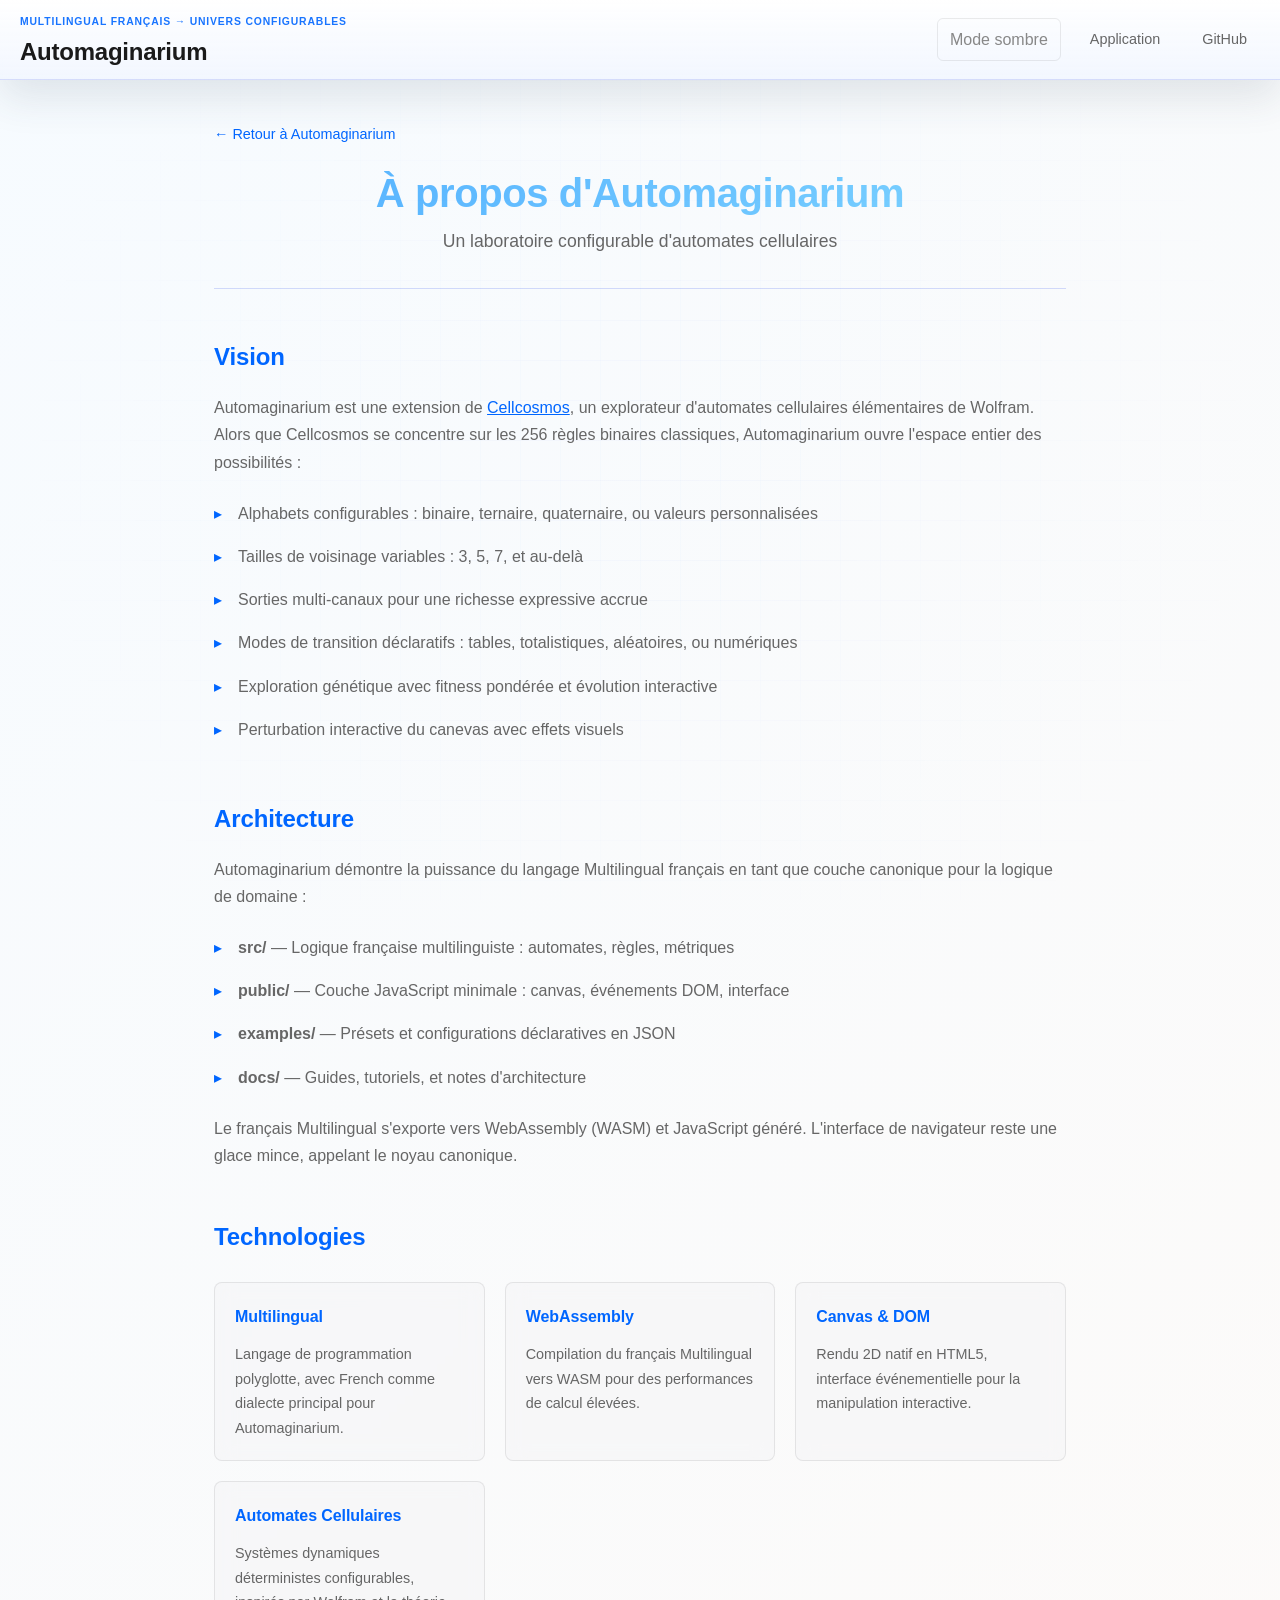
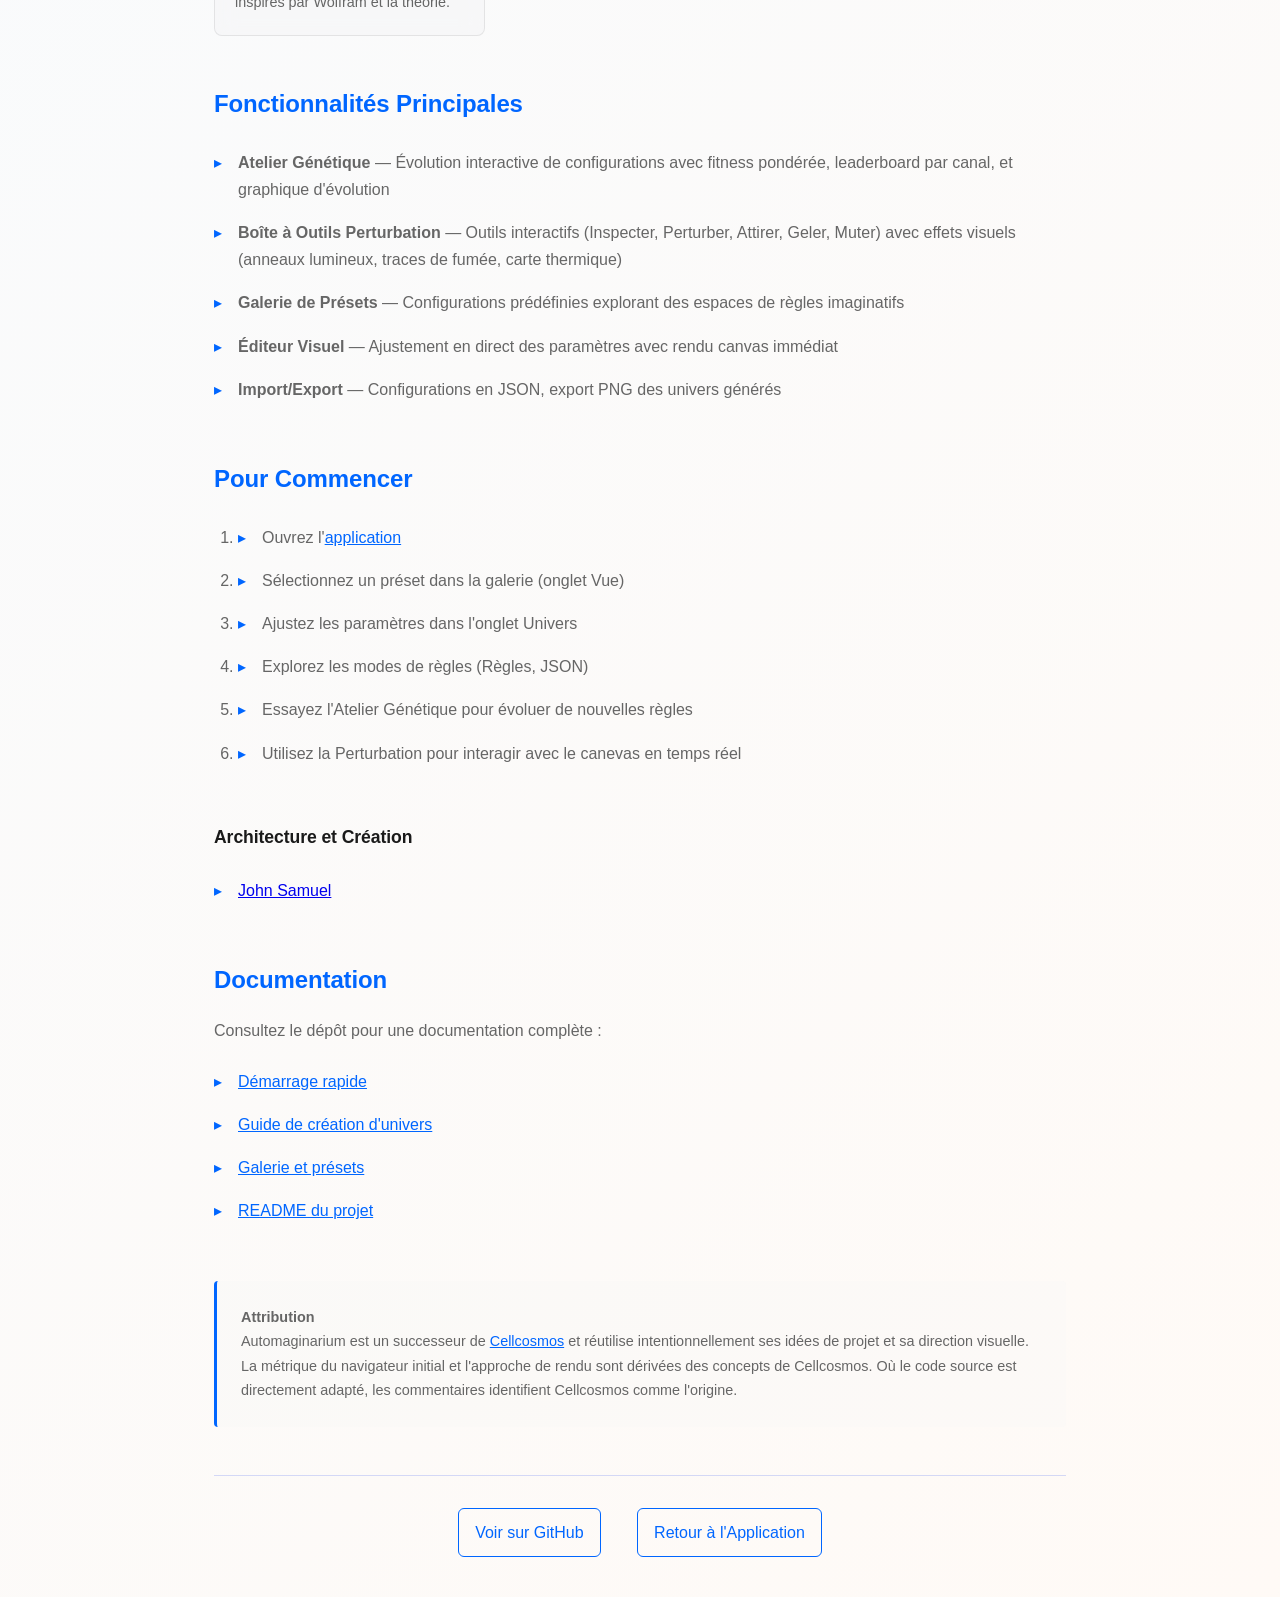
==== commit 5be07f2f: "Add light-colored theme" ====
--- a/public/apropos.html
+++ b/public/apropos.html
@@ -7,6 +7,14 @@
     <title>À propos — Automaginarium</title>
     <meta name="description"
       content="Découvrez Automaginarium, un laboratoire configurable d'automates cellulaires en Multilingual français." />
+    <script>
+      (() => {
+        const storedTheme = localStorage.getItem("automaginarium-theme");
+        const theme = storedTheme || (matchMedia("(prefers-color-scheme: dark)").matches ? "dark" : "light");
+        document.documentElement.dataset.theme = theme;
+        document.documentElement.style.colorScheme = theme;
+      })();
+    </script>
     <link rel="stylesheet" href="style.css" />
     <style>
       body {
@@ -86,7 +94,7 @@
 
       .tech-card {
         padding: 20px;
-        background: rgba(var(--panel), 0.5);
+        background: rgb(var(--panel-rgb) / 0.5);
         border: 1px solid var(--line);
         border-radius: 8px;
         -webkit-backdrop-filter: blur(10px);
@@ -145,7 +153,7 @@
       .attribution {
         margin-top: 48px;
         padding: 24px;
-        background: rgba(var(--panel), 0.3);
+        background: rgb(var(--panel-rgb) / 0.3);
         border-left: 3px solid var(--accent);
         border-radius: 4px;
         font-size: 0.9rem;
@@ -161,6 +169,7 @@
         <h1 id="app-title">Automaginarium</h1>
       </div>
       <nav class="header-links">
+        <button type="button" class="ghost-btn theme-toggle" data-theme-toggle>Mode sombre</button>
         <a href="index.html" title="Retour à l'application">Application</a>
         <a href="https://github.com/multilingualprogramming/Automaginarium" title="GitHub" target="_blank"
           rel="noopener noreferrer">GitHub</a>
@@ -296,6 +305,8 @@
         <a href="index.html">Retour à l'Application</a>
       </div>
     </main>
+    <script src="theme.js"></script>
   </body>
 
-</html>+</html>
+
--- a/public/style.css
+++ b/public/style.css
@@ -3,13 +3,17 @@
 }
 
 /* Theme Variables - Base */
-:root {
+:root,
+:root[data-theme="light"] {
   color-scheme: dark light;
 
   /* Light Mode (default fallback) */
   --bg: #ffffff;
+  --bg-rgb: 255 255 255;
   --bg-secondary: #f8f9fa;
+  --bg-secondary-rgb: 248 249 250;
   --panel: #f3f4f6;
+  --panel-rgb: 243 244 246;
   --text: #1a1a1a;
   --text-secondary: #666666;
   --muted: #888888;
@@ -17,6 +21,7 @@
   --shadow: rgba(0, 0, 0, 0.06);
 
   --accent: #0066ff;
+  --accent-rgb: 0 102 255;
   --accent-2: #00aaff;
   --good: #22c55e;
   --bad: #ef4444;
@@ -28,10 +33,13 @@
 }
 
 @media (prefers-color-scheme: dark) {
-  :root {
+  :root:not([data-theme="light"]) {
     --bg: #05070d;
+    --bg-rgb: 5 7 13;
     --bg-secondary: #0a0e17;
+    --bg-secondary-rgb: 10 14 23;
     --panel: #101923;
+    --panel-rgb: 16 25 35;
     --text: #f6f1e8;
     --text-secondary: #d1d5db;
     --muted: #9fb0bb;
@@ -39,6 +47,7 @@
     --shadow: rgba(0, 0, 0, 0.34);
 
     --accent: #53b0ff;
+    --accent-rgb: 83 176 255;
     --accent-2: #7dd3ff;
     --good: #7bd88f;
     --bad: #ff7d7d;
@@ -46,6 +55,26 @@
   }
 }
 
+:root[data-theme="dark"] {
+  --bg: #05070d;
+  --bg-rgb: 5 7 13;
+  --bg-secondary: #0a0e17;
+  --bg-secondary-rgb: 10 14 23;
+  --panel: #101923;
+  --panel-rgb: 16 25 35;
+  --text: #f6f1e8;
+  --text-secondary: #d1d5db;
+  --muted: #9fb0bb;
+  --line: rgba(255, 255, 255, 0.14);
+  --shadow: rgba(0, 0, 0, 0.34);
+  --accent: #53b0ff;
+  --accent-rgb: 83 176 255;
+  --accent-2: #7dd3ff;
+  --good: #7bd88f;
+  --bad: #ff7d7d;
+  --warning: #ffb84d;
+}
+
 /* Palette: Cosmic (default) */
 :root[data-palette="cosmic"] {
   --primary-gradient: linear-gradient(135deg, rgba(255, 157, 77, 0.24), rgba(83, 176, 255, 0.18));
@@ -55,6 +84,7 @@
 @media (prefers-color-scheme: light) {
   :root[data-palette="cosmic"] {
     --accent: #0055dd;
+    --accent-rgb: 0 85 221;
     --accent-2: #0088ff;
   }
 }
@@ -62,6 +92,7 @@
 /* Palette: Phosphor (sci-fi electric) */
 :root[data-palette="phosphor"] {
   --accent: #00ff41;
+  --accent-rgb: 0 255 65;
   --accent-2: #00ff8c;
   --good: #39ff14;
   --warning: #ffff00;
@@ -72,6 +103,7 @@
 @media (prefers-color-scheme: light) {
   :root[data-palette="phosphor"] {
     --accent: #00aa00;
+    --accent-rgb: 0 170 0;
     --accent-2: #00dd00;
   }
 }
@@ -79,13 +111,16 @@
 @media (prefers-color-scheme: dark) {
   :root[data-palette="phosphor"] {
     --bg: #0a0a0a;
+    --bg-rgb: 10 10 10;
     --panel: #151515;
+    --panel-rgb: 21 21 21;
   }
 }
 
 /* Palette: Thermal (heat-based) */
 :root[data-palette="thermal"] {
   --accent: #ff6b35;
+  --accent-rgb: 255 107 53;
   --accent-2: #ff9f5a;
   --good: #f7931e;
   --warning: #ffaa00;
@@ -96,6 +131,7 @@
 @media (prefers-color-scheme: light) {
   :root[data-palette="thermal"] {
     --accent: #d83800;
+    --accent-rgb: 216 56 0;
     --accent-2: #e85d2b;
   }
 }
@@ -103,6 +139,7 @@
 /* Palette: Bioluminescent */
 :root[data-palette="bioluminescent"] {
   --accent: #00ffaa;
+  --accent-rgb: 0 255 170;
   --accent-2: #ff00ff;
   --good: #00ff88;
   --warning: #ffaa00;
@@ -113,13 +150,16 @@
 @media (prefers-color-scheme: dark) {
   :root[data-palette="bioluminescent"] {
     --bg: #0d1a15;
+    --bg-rgb: 13 26 21;
     --panel: #132020;
+    --panel-rgb: 19 32 32;
   }
 }
 
 /* Palette: Minimalist */
 :root[data-palette="minimalist"] {
   --accent: #333333;
+  --accent-rgb: 51 51 51;
   --accent-2: #666666;
   --primary-gradient: linear-gradient(135deg, rgba(100, 100, 100, 0.1), rgba(150, 150, 150, 0.06));
   --accent-gradient: linear-gradient(90deg, #333333, #999999);
@@ -128,6 +168,7 @@
 @media (prefers-color-scheme: light) {
   :root[data-palette="minimalist"] {
     --accent: #1a1a1a;
+    --accent-rgb: 26 26 26;
     --accent-2: #4a4a4a;
   }
 }
@@ -135,6 +176,7 @@
 /* Palette: Cyberpunk */
 :root[data-palette="cyberpunk"] {
   --accent: #ff006e;
+  --accent-rgb: 255 0 110;
   --accent-2: #00f5ff;
   --good: #00d9ff;
   --warning: #ffbe0b;
@@ -145,13 +187,16 @@
 @media (prefers-color-scheme: dark) {
   :root[data-palette="cyberpunk"] {
     --bg: #0a0015;
+    --bg-rgb: 10 0 21;
     --panel: #1a0025;
+    --panel-rgb: 26 0 37;
   }
 }
 
 /* Palette: Neutral Tech */
 :root[data-palette="neutral-tech"] {
   --accent: #4b5563;
+  --accent-rgb: 75 85 99;
   --accent-2: #8892a1;
   --primary-gradient: linear-gradient(135deg, rgba(75, 85, 99, 0.12), rgba(137, 146, 161, 0.08));
   --accent-gradient: linear-gradient(90deg, #4b5563, #8892a1);
@@ -160,8 +205,87 @@
 @media (prefers-color-scheme: light) {
   :root[data-palette="neutral-tech"] {
     --accent: #3a4556;
+    --accent-rgb: 58 69 86;
     --accent-2: #5a6b7f;
   }
+}
+
+:root[data-theme="light"][data-palette="cosmic"] {
+  --accent: #0055dd;
+  --accent-rgb: 0 85 221;
+  --accent-2: #0088ff;
+}
+
+:root[data-theme="dark"][data-palette="cosmic"] {
+  --accent: #53b0ff;
+  --accent-rgb: 83 176 255;
+  --accent-2: #7dd3ff;
+}
+
+:root[data-theme="light"][data-palette="phosphor"] {
+  --accent: #00aa00;
+  --accent-rgb: 0 170 0;
+  --accent-2: #00dd00;
+}
+
+:root[data-theme="dark"][data-palette="phosphor"] {
+  --accent: #00ff41;
+  --accent-rgb: 0 255 65;
+  --accent-2: #00ff8c;
+  --bg: #0a0a0a;
+  --bg-rgb: 10 10 10;
+  --panel: #151515;
+  --panel-rgb: 21 21 21;
+}
+
+:root[data-theme="light"][data-palette="thermal"] {
+  --accent: #d83800;
+  --accent-rgb: 216 56 0;
+  --accent-2: #e85d2b;
+}
+
+:root[data-theme="dark"][data-palette="thermal"] {
+  --accent: #ff6b35;
+  --accent-rgb: 255 107 53;
+  --accent-2: #ff9f5a;
+}
+
+:root[data-theme="dark"][data-palette="bioluminescent"] {
+  --bg: #0d1a15;
+  --bg-rgb: 13 26 21;
+  --panel: #132020;
+  --panel-rgb: 19 32 32;
+}
+
+:root[data-theme="light"][data-palette="minimalist"] {
+  --accent: #1a1a1a;
+  --accent-rgb: 26 26 26;
+  --accent-2: #4a4a4a;
+}
+
+:root[data-theme="dark"][data-palette="minimalist"] {
+  --accent: #333333;
+  --accent-rgb: 51 51 51;
+  --accent-2: #666666;
+}
+
+:root[data-theme="dark"][data-palette="cyberpunk"] {
+  --bg: #0a0015;
+  --bg-rgb: 10 0 21;
+  --panel: #1a0025;
+  --panel-rgb: 26 0 37;
+}
+
+:root[data-theme="light"][data-palette="neutral-tech"] {
+  --accent: #3a4556;
+  --accent-rgb: 58 69 86;
+  --accent-2: #5a6b7f;
+}
+
+:root[data-theme="dark"][data-palette="neutral-tech"] {
+  --accent: #4b5563;
+  --accent-rgb: 75 85 99;
+  --accent-2: #8892a1;
 }
 
 /* Spacing Scale */
@@ -244,7 +368,7 @@
 textarea:focus {
   outline: none;
   border-color: var(--accent);
-  box-shadow: 0 0 0 3px rgba(var(--accent), 0.1);
+  box-shadow: 0 0 0 3px rgb(var(--accent-rgb) / 0.1);
 }
 
 input[type="text"]::placeholder {
@@ -267,7 +391,7 @@
 
 input[type="color"]:hover {
   border-color: var(--accent);
-  box-shadow: 0 0 8px rgba(var(--accent), 0.2);
+  box-shadow: 0 0 8px rgb(var(--accent-rgb) / 0.2);
 }
 
 input[type="color"]:focus-visible {
@@ -283,7 +407,7 @@
   gap: 24px;
   padding: 12px 24px;
   border-bottom: 1px solid var(--line);
-  background: rgba(var(--bg), 0.95);
+  background: rgb(var(--bg-rgb) / 0.95);
   -webkit-backdrop-filter: blur(10px);
   backdrop-filter: blur(10px);
   position: sticky;
@@ -337,7 +461,7 @@
 }
 
 .tab:hover {
-  background: rgba(var(--accent), 0.05);
+  background: rgb(var(--accent-rgb) / 0.05);
   color: var(--text);
 }
 
@@ -348,7 +472,7 @@
 
 .tab.active {
   color: var(--accent);
-  background: rgba(var(--accent), 0.12);
+  background: rgb(var(--accent-rgb) / 0.12);
   border-bottom: 2px solid var(--accent);
 }
 
@@ -461,7 +585,7 @@
   gap: var(--space-sm);
   margin-top: var(--space-lg);
   padding: var(--space-md);
-  background: rgba(var(--panel), 0.5);
+  background: rgb(var(--panel-rgb) / 0.5);
   border: 1px solid var(--line);
   border-radius: 8px;
   flex-wrap: wrap;
@@ -522,7 +646,7 @@
   outline: none;
   border-color: var(--accent);
   background: var(--panel);
-  box-shadow: 0 0 0 2px rgba(var(--accent), 0.1);
+  box-shadow: 0 0 0 2px rgb(var(--accent-rgb) / 0.1);
 }
 
 textarea {
@@ -608,13 +732,13 @@
 
 .canvas-wrap {
   overflow: auto;
-  background: linear-gradient(135deg, rgba(var(--bg-secondary), 0.8), rgba(var(--bg-secondary), 0.6));
+  background: linear-gradient(135deg, rgb(var(--bg-secondary-rgb) / 0.8), rgb(var(--bg-secondary-rgb) / 0.6));
   border: 1px solid rgba(255, 255, 255, 0.1);
   border-radius: 12px;
   min-height: 58vh;
   display: grid;
   place-items: center;
-  box-shadow: 0 8px 32px rgba(0, 0, 0, 0.2), 0 0 20px rgba(var(--accent), 0.1);
+  box-shadow: 0 8px 32px rgba(0, 0, 0, 0.2), 0 0 20px rgb(var(--accent-rgb) / 0.1);
   position: relative;
   -webkit-backdrop-filter: blur(8px);
   backdrop-filter: blur(8px);
@@ -622,8 +746,8 @@
 }
 
 .canvas-wrap:hover {
-  box-shadow: 0 12px 40px rgba(0, 0, 0, 0.25), 0 0 30px rgba(var(--accent), 0.15);
-  border-color: rgba(var(--accent), 0.2);
+  box-shadow: 0 12px 40px rgba(0, 0, 0, 0.25), 0 0 30px rgb(var(--accent-rgb) / 0.15);
+  border-color: rgb(var(--accent-rgb) / 0.2);
 }
 
 canvas {
@@ -651,7 +775,7 @@
   margin-bottom: var(--space-lg);
   flex-wrap: wrap;
   padding-bottom: var(--space-md);
-  background: linear-gradient(180deg, rgba(var(--accent), 0.05), transparent);
+  background: linear-gradient(180deg, rgb(var(--accent-rgb) / 0.05), transparent);
   border-radius: 8px;
   padding: var(--space-md) var(--space-lg) var(--space-md) 0;
 }
@@ -673,8 +797,8 @@
 
 .inspector-tab-btn:hover {
   color: var(--text);
-  border-bottom-color: rgba(var(--accent), 0.3);
-  background: rgba(var(--accent), 0.08);
+  border-bottom-color: rgb(var(--accent-rgb) / 0.3);
+  background: rgb(var(--accent-rgb) / 0.08);
 }
 
 .inspector-tab-btn:focus-visible {
@@ -685,14 +809,14 @@
 .inspector-tab-btn.active {
   color: var(--accent);
   border-bottom-color: var(--accent);
-  background: rgba(var(--accent), 0.12);
-  box-shadow: 0 4px 12px rgba(var(--accent), 0.15);
+  background: rgb(var(--accent-rgb) / 0.12);
+  box-shadow: 0 4px 12px rgb(var(--accent-rgb) / 0.15);
 }
 
 .inspector-panel {
   display: none;
   animation: fadeInPanel 0.3s ease;
-  background: rgba(var(--panel), 0.35);
+  background: rgb(var(--panel-rgb) / 0.35);
   -webkit-backdrop-filter: blur(10px);
   backdrop-filter: blur(10px);
   border: 1px solid rgba(255, 255, 255, 0.08);
@@ -812,14 +936,14 @@
 
 .preset-card:hover {
   border-color: var(--accent);
-  background: rgba(var(--accent), 0.05);
+  background: rgb(var(--accent-rgb) / 0.05);
   box-shadow: 0 2px 8px var(--shadow);
 }
 
 .preset-card.active {
   border-color: var(--accent);
-  background: rgba(var(--accent), 0.12);
-  box-shadow: 0 0 0 1px rgba(var(--accent), 0.18), 0 8px 24px var(--shadow);
+  background: rgb(var(--accent-rgb) / 0.12);
+  box-shadow: 0 0 0 1px rgb(var(--accent-rgb) / 0.18), 0 8px 24px var(--shadow);
 }
 
 .preset-thumb {
@@ -854,7 +978,7 @@
   border-top: 1px solid var(--line);
   padding-top: var(--space-lg);
   margin-bottom: var(--space-2xl);
-  background: rgba(var(--panel), 0.4);
+  background: rgb(var(--panel-rgb) / 0.4);
   -webkit-backdrop-filter: blur(4px);
   backdrop-filter: blur(4px);
   border-radius: 8px;
@@ -891,7 +1015,7 @@
   font-size: 0.9rem;
   border-radius: 6px;
   border: 1px solid var(--line);
-  background: rgba(var(--panel), 0.6);
+  background: rgb(var(--panel-rgb) / 0.6);
   color: var(--text);
   padding: 8px 10px;
   transition: all 0.2s ease;
@@ -900,8 +1024,8 @@
 .field-grid input:focus,
 .field-grid select:focus {
   border-color: var(--accent);
-  background: rgba(var(--panel), 0.8);
-  box-shadow: 0 0 0 2px rgba(var(--accent), 0.1);
+  background: rgb(var(--panel-rgb) / 0.8);
+  box-shadow: 0 0 0 2px rgb(var(--accent-rgb) / 0.1);
   outline: none;
 }
 
@@ -949,7 +1073,7 @@
 
 .palette-btn:hover {
   border-color: var(--accent);
-  background: rgba(var(--accent), 0.05);
+  background: rgb(var(--accent-rgb) / 0.05);
 }
 
 .palette-btn:focus-visible {
@@ -959,7 +1083,7 @@
 
 .palette-btn.active {
   border-color: var(--accent);
-  background: rgba(var(--accent), 0.15);
+  background: rgb(var(--accent-rgb) / 0.15);
   font-weight: 700;
 }
 
@@ -968,7 +1092,7 @@
   display: grid;
   gap: 8px;
   padding: 12px;
-  background: rgba(var(--panel), 0.7);
+  background: rgb(var(--panel-rgb) / 0.7);
   border-radius: 8px;
   border: 1px solid var(--line);
   -webkit-backdrop-filter: blur(8px);
@@ -1000,7 +1124,7 @@
 
 .palette-color-row input[type="color"]:hover {
   border-color: var(--accent);
-  box-shadow: 0 0 8px rgba(var(--accent), 0.2);
+  box-shadow: 0 0 8px rgb(var(--accent-rgb) / 0.2);
 }
 
 /* Canvas HUD */
@@ -1070,7 +1194,7 @@
   background: rgba(10, 15, 25, 0.85);
   -webkit-backdrop-filter: blur(12px);
   backdrop-filter: blur(12px);
-  border: 1px solid rgba(var(--accent), 0.4);
+  border: 1px solid rgb(var(--accent-rgb) / 0.4);
   border-radius: 8px;
   color: var(--accent);
   cursor: pointer;
@@ -1081,13 +1205,13 @@
   align-items: center;
   justify-content: center;
   white-space: nowrap;
-  box-shadow: 0 0 12px rgba(var(--accent), 0.1);
+  box-shadow: 0 0 12px rgb(var(--accent-rgb) / 0.1);
 }
 
 .canvas-control-btn:hover {
   background: rgba(10, 15, 25, 0.95);
   border-color: var(--accent);
-  box-shadow: 0 4px 16px rgba(var(--accent), 0.3), 0 0 16px rgba(var(--accent), 0.15);
+  box-shadow: 0 4px 16px rgb(var(--accent-rgb) / 0.3), 0 0 16px rgb(var(--accent-rgb) / 0.15);
 }
 
 .canvas-control-btn:focus-visible {
@@ -1113,7 +1237,7 @@
 
 /* Glassmorphism Panel */
 .glass-panel {
-  background: rgba(var(--panel), 0.6);
+  background: rgb(var(--panel-rgb) / 0.6);
   -webkit-backdrop-filter: blur(10px);
   backdrop-filter: blur(10px);
   border: 1px solid rgba(255, 255, 255, 0.1);
@@ -1168,13 +1292,13 @@
 }
 
 .sidebar-sub-tab:hover {
-  background: rgba(var(--accent), 0.05);
+  background: rgb(var(--accent-rgb) / 0.05);
   border-color: var(--accent);
   color: var(--text);
 }
 
 .sidebar-sub-tab.active {
-  background: rgba(var(--accent), 0.15);
+  background: rgb(var(--accent-rgb) / 0.15);
   border-color: var(--accent);
   color: var(--accent);
   font-weight: 600;
@@ -1327,8 +1451,8 @@
 }
 
 .analytics-card:hover {
-  border-color: rgba(var(--accent), 0.3);
-  background: rgba(var(--accent), 0.02);
+  border-color: rgb(var(--accent-rgb) / 0.3);
+  background: rgb(var(--accent-rgb) / 0.02);
 }
 
 .analytics-label {
@@ -1382,7 +1506,7 @@
 .analytics-export button {
   width: 100%;
   padding: 8px;
-  background: rgba(var(--accent), 0.1);
+  background: rgb(var(--accent-rgb) / 0.1);
   border: 1px solid var(--accent);
   color: var(--accent);
   border-radius: 6px;
@@ -1392,7 +1516,7 @@
 }
 
 .analytics-export button:hover {
-  background: rgba(var(--accent), 0.2);
+  background: rgb(var(--accent-rgb) / 0.2);
 }
 
 /* Phase 3: Advanced Settings Panel */
@@ -1441,7 +1565,7 @@
 
 .scheme-controls button {
   padding: 8px;
-  background: rgba(var(--accent), 0.1);
+  background: rgb(var(--accent-rgb) / 0.1);
   border: 1px solid var(--accent);
   color: var(--accent);
   border-radius: 6px;
@@ -1451,8 +1575,8 @@
 }
 
 .scheme-controls button:hover {
-  background: rgba(var(--accent), 0.2);
-  box-shadow: 0 2px 8px rgba(var(--accent), 0.1);
+  background: rgb(var(--accent-rgb) / 0.2);
+  box-shadow: 0 2px 8px rgb(var(--accent-rgb) / 0.1);
 }
 
 .saved-schemes-list {
@@ -1590,7 +1714,7 @@
 
 .command-result:hover,
 .command-result.selected {
-  background: rgba(var(--accent), 0.1);
+  background: rgb(var(--accent-rgb) / 0.1);
 }
 
 .command-result-title {
@@ -1626,11 +1750,11 @@
 
   0%,
   100% {
-    filter: drop-shadow(0 0 8px rgba(var(--accent), 0.3));
+    filter: drop-shadow(0 0 8px rgb(var(--accent-rgb) / 0.3));
   }
 
   50% {
-    filter: drop-shadow(0 0 16px rgba(var(--accent), 0.6));
+    filter: drop-shadow(0 0 16px rgb(var(--accent-rgb) / 0.6));
   }
 }
 
@@ -1679,7 +1803,7 @@
   align-items: center;
   gap: 4px;
   padding: 6px 12px;
-  background: rgba(var(--accent), 0.1);
+  background: rgb(var(--accent-rgb) / 0.1);
   border: 1px solid var(--accent);
   border-radius: 6px;
   color: var(--accent);
@@ -1689,7 +1813,7 @@
 }
 
 .file-button:hover {
-  background: rgba(var(--accent), 0.2);
+  background: rgb(var(--accent-rgb) / 0.2);
 }
 
 .file-button input[type="file"] {
@@ -1781,14 +1905,41 @@
   --accent-quantum-purple: #8a2be2;
   --accent-quantum-cyan: #00ffc8;
   --accent-quantum-magenta: #ff007f;
+  --body-radial-1: rgba(138, 43, 226, 0.2);
+  --body-radial-2: rgba(0, 255, 200, 0.12);
+  --body-radial-3: rgba(255, 0, 127, 0.08);
+  --body-layer-base: linear-gradient(180deg, rgba(10, 6, 25, 0.99), rgba(12, 8, 32, 0.97));
+  --grid-line-1: rgba(138, 43, 226, 0.06);
+  --grid-line-2: rgba(0, 255, 200, 0.04);
+  --topbar-bg-strong: rgba(6, 10, 22, 0.78);
+}
+
+:root[data-theme="light"] {
+  --bg-deep: #edf4ff;
+  --bg-elevated: rgba(255, 255, 255, 0.84);
+  --panel-strong: rgba(244, 247, 255, 0.9);
+  --line-strong: rgba(67, 97, 238, 0.22);
+  --line-cyan: rgba(0, 136, 255, 0.14);
+  --line-magenta: rgba(255, 0, 127, 0.12);
+  --glow-soft: 0 18px 40px rgba(51, 65, 85, 0.12);
+  --glow-accent: 0 0 18px rgba(67, 97, 238, 0.16);
+  --glow-cyan: 0 0 18px rgba(0, 136, 255, 0.18);
+  --glow-magenta: 0 0 18px rgba(255, 0, 127, 0.16);
+  --body-radial-1: rgba(67, 97, 238, 0.12);
+  --body-radial-2: rgba(0, 136, 255, 0.1);
+  --body-radial-3: rgba(255, 157, 77, 0.08);
+  --body-layer-base: linear-gradient(180deg, rgba(255, 255, 255, 0.98), rgba(237, 244, 255, 0.95));
+  --grid-line-1: rgba(67, 97, 238, 0.06);
+  --grid-line-2: rgba(0, 136, 255, 0.04);
+  --topbar-bg-strong: rgba(255, 255, 255, 0.82);
 }
 
 body {
   background:
-    radial-gradient(circle at top left, rgba(138, 43, 226, 0.2), transparent 35%),
-    radial-gradient(circle at top right, rgba(0, 255, 200, 0.12), transparent 40%),
-    radial-gradient(ellipse at bottom center, rgba(255, 0, 127, 0.08), transparent 50%),
-    linear-gradient(180deg, rgba(10, 6, 25, 0.99), rgba(12, 8, 32, 0.97)),
+    radial-gradient(circle at top left, var(--body-radial-1), transparent 35%),
+    radial-gradient(circle at top right, var(--body-radial-2), transparent 40%),
+    radial-gradient(ellipse at bottom center, var(--body-radial-3), transparent 50%),
+    var(--body-layer-base),
     var(--bg);
   font-family: "Bahnschrift", "Aptos", "Segoe UI Variable", "Trebuchet MS", sans-serif;
   position: relative;
@@ -1799,8 +1950,8 @@
   position: fixed;
   inset: 0;
   background-image:
-    linear-gradient(rgba(138, 43, 226, 0.06) 1px, transparent 1px),
-    linear-gradient(90deg, rgba(0, 255, 200, 0.04) 1px, transparent 1px);
+    linear-gradient(var(--grid-line-1) 1px, transparent 1px),
+    linear-gradient(90deg, var(--grid-line-2) 1px, transparent 1px);
   background-size: 40px 40px;
   -webkit-mask-image: radial-gradient(circle at center, black, transparent 85%);
   mask-image: radial-gradient(circle at center, black, transparent 85%);
@@ -1824,7 +1975,7 @@
 }
 
 .topbar {
-  background: rgba(6, 10, 22, 0.78);
+  background: var(--topbar-bg-strong);
   border-bottom: 1px solid var(--line-strong);
 }
 
@@ -2253,14 +2404,14 @@
 }
 
 .inspector::-webkit-scrollbar-thumb {
-  background: rgba(var(--accent), 0.3);
+  background: rgb(var(--accent-rgb) / 0.3);
   border-radius: 4px;
   transition: all 0.2s ease;
 }
 
 .inspector::-webkit-scrollbar-thumb:hover {
-  background: rgba(var(--accent), 0.5);
-  box-shadow: 0 0 8px rgba(var(--accent), 0.3);
+  background: rgb(var(--accent-rgb) / 0.5);
+  box-shadow: 0 0 8px rgb(var(--accent-rgb) / 0.3);
 }
 
 /* Workspace Sidebar Refresh */
@@ -2316,7 +2467,7 @@
 }
 
 .workspace-settings .inspector-panel.active::-webkit-scrollbar-thumb {
-  background: rgba(var(--accent), 0.3);
+  background: rgb(var(--accent-rgb) / 0.3);
   border-radius: 999px;
 }
 
@@ -3306,4 +3457,351 @@
   pointer-events: none;
   z-index: 5;
   opacity: 1;
-}+}
+
+/* ============================================================================
+   GRADIENTS PANEL STYLES
+   ============================================================================ */
+
+.gradients-panel {
+  padding: var(--space-lg);
+}
+
+.gradient-mode-toggle {
+  display: flex;
+  gap: var(--space-md);
+  margin: var(--space-md) 0;
+  padding: var(--space-md);
+  background: rgb(var(--accent-rgb) / 0.05);
+  border: 1px solid var(--line);
+  border-radius: 8px;
+}
+
+.gradient-mode-toggle label {
+  display: flex;
+  align-items: center;
+  gap: var(--space-sm);
+  cursor: pointer;
+  font-size: 0.95rem;
+}
+
+.gradient-mode-toggle input[type="radio"] {
+  cursor: pointer;
+  width: 18px;
+  height: 18px;
+}
+
+.gradient-controls {
+  display: grid;
+  gap: var(--space-lg);
+}
+
+.gradient-controls label {
+  display: flex;
+  flex-direction: column;
+  gap: var(--space-sm);
+  font-weight: 500;
+}
+
+.gradient-controls select {
+  width: 100%;
+  padding: var(--space-md);
+}
+
+.gradient-preview-container {
+  display: flex;
+  flex-direction: column;
+  gap: var(--space-sm);
+}
+
+#gradient-preview {
+  border: 1px solid var(--line);
+  border-radius: 6px;
+  background: var(--panel);
+  display: block;
+  width: 100%;
+  height: auto;
+}
+
+.gradient-anchors {
+  display: grid;
+  gap: var(--space-md);
+  padding: var(--space-md);
+  background: rgb(var(--accent-rgb) / 0.03);
+  border: 1px solid var(--line);
+  border-radius: 8px;
+}
+
+.gradient-anchor {
+  display: flex;
+  align-items: center;
+  gap: var(--space-md);
+  padding: var(--space-sm);
+  background: var(--panel);
+  border: 1px solid var(--line);
+  border-radius: 6px;
+}
+
+.gradient-anchor-label {
+  flex: 0 0 60px;
+  font-size: 0.85rem;
+  font-weight: 500;
+  color: var(--text-secondary);
+}
+
+.gradient-anchor-color {
+  flex: 0 0 50px;
+}
+
+.gradient-anchor-color input[type="color"] {
+  width: 50px;
+  height: 40px;
+  cursor: pointer;
+}
+
+.gradient-anchor-value {
+  flex: 1;
+  font-family: "Cascadia Code", monospace;
+  font-size: 0.85rem;
+  color: var(--text);
+  padding: 0 var(--space-sm);
+}
+
+.gradient-sample-grid-container {
+  display: flex;
+  flex-direction: column;
+  gap: var(--space-sm);
+}
+
+#gradient-sample-grid {
+  border: 1px solid var(--line);
+  border-radius: 6px;
+  background: var(--panel);
+  display: block;
+  width: 100%;
+  height: auto;
+}
+
+.gradient-controls-buttons {
+  display: flex;
+  gap: var(--space-md);
+  margin-top: var(--space-md);
+}
+
+.gradient-controls-buttons button {
+  flex: 1;
+  padding: var(--space-md) var(--space-lg);
+  background: rgb(var(--accent-rgb) / 0.1);
+  border: 1px solid var(--accent);
+  color: var(--accent);
+  border-radius: 6px;
+  font-weight: 500;
+  cursor: pointer;
+  transition: all 0.2s ease;
+}
+
+.gradient-controls-buttons button:hover {
+  background: rgb(var(--accent-rgb) / 0.2);
+  box-shadow: 0 4px 12px rgb(var(--accent-rgb) / 0.15);
+}
+
+.gradient-controls-buttons button:active {
+  transform: scale(0.98);
+}
+
+#gradient-direction-controls,
+#gradient-influence-controls {
+  padding: var(--space-md);
+  background: rgb(var(--accent-rgb) / 0.03);
+  border: 1px solid var(--line);
+  border-radius: 8px;
+}
+
+#gradient-direction-controls label,
+#gradient-influence-controls label {
+  display: flex;
+  flex-direction: column;
+  gap: var(--space-sm);
+  font-weight: 500;
+}
+
+#gradient-direction-controls select {
+  width: 100%;
+  padding: var(--space-md);
+}
+
+.gradient-influence-slider-container {
+  display: flex;
+  align-items: center;
+  gap: var(--space-md);
+}
+
+#gradient-state-influence {
+  flex: 1;
+  height: 6px;
+  cursor: pointer;
+  accent-color: var(--accent);
+}
+
+#gradient-influence-value {
+  flex: 0 0 50px;
+  text-align: right;
+  font-weight: 500;
+  color: var(--accent);
+  font-size: 0.9rem;
+}
+
+.theme-toggle {
+  min-width: 118px;
+  justify-self: end;
+}
+
+:root[data-theme="light"] .topbar.floating-header,
+:root[data-theme="light"] .floating-header {
+  background: linear-gradient(180deg, rgba(255, 255, 255, 0.94), rgba(241, 246, 255, 0.9));
+}
+
+:root[data-theme="light"] .sync-indicator,
+:root[data-theme="light"] .floating-panels .inspector-tab-btn,
+:root[data-theme="light"] .carousel-btn,
+:root[data-theme="light"] .genetic-preset-btn,
+:root[data-theme="light"] .genetic-controls button,
+:root[data-theme="light"] .perturb-tool-btn,
+:root[data-theme="light"] .perturb-queue-item,
+:root[data-theme="light"] .perturb-inspect-readout,
+:root[data-theme="light"] #ga-fitness-graph,
+:root[data-theme="light"] .genetic-individu-card {
+  background: rgba(255, 255, 255, 0.82);
+  color: var(--text);
+}
+
+:root[data-theme="light"] .floating-panels .inspector-panel,
+:root[data-theme="light"] .gallery-carousel-section,
+:root[data-theme="light"] .genetic-poids-grid,
+:root[data-theme="light"] .genetic-status,
+:root[data-theme="light"] .genetic-graph-container,
+:root[data-theme="light"] .genetic-leaderboard,
+:root[data-theme="light"] .perturb-tool-group,
+:root[data-theme="light"] .perturb-effects-group,
+:root[data-theme="light"] .perturb-queue-section,
+:root[data-theme="light"] .preset-carousel .preset-card {
+  background: linear-gradient(180deg, rgba(255, 255, 255, 0.9), rgba(243, 247, 255, 0.86));
+  color: var(--text);
+}
+
+:root[data-theme="light"] .hud-metric.glowing {
+  background: rgba(255, 255, 255, 0.9);
+  box-shadow: 0 10px 24px rgba(51, 65, 85, 0.14);
+}
+
+:root[data-theme="light"] .hud-metric.glowing strong,
+:root[data-theme="light"] .carousel-btn,
+:root[data-theme="light"] .genetic-weight-val,
+:root[data-theme="light"] .genetic-leaderboard-score,
+:root[data-theme="light"] .genetic-individu-score,
+:root[data-theme="light"] #perturb-queue-count,
+:root[data-theme="light"] #perturb-clear-queue {
+  color: var(--accent);
+}
+
+:root[data-theme="light"] .header-links a:hover {
+  background: rgb(var(--accent-rgb) / 0.08);
+}
+
+:root[data-theme="light"] .canvas-wrap {
+  background:
+    radial-gradient(circle at 20% 30%, rgba(67, 97, 238, 0.14), transparent 40%),
+    radial-gradient(circle at 75% 65%, rgba(0, 136, 255, 0.12), transparent 45%),
+    radial-gradient(ellipse at 50% 50%, rgba(255, 157, 77, 0.1), transparent 55%),
+    linear-gradient(180deg, rgba(255, 255, 255, 0.98), rgba(239, 245, 255, 0.96));
+  box-shadow: 0 18px 36px rgba(51, 65, 85, 0.12), 0 0 0 1px rgba(67, 97, 238, 0.06);
+}
+
+:root[data-theme="light"] .canvas-wrap:hover {
+  box-shadow: 0 20px 42px rgba(51, 65, 85, 0.16), 0 0 0 1px rgba(67, 97, 238, 0.12);
+}
+
+:root[data-theme="light"] .neural-grid {
+  background-image:
+    linear-gradient(0deg, rgba(0, 136, 255, 0.08) 1px, transparent 1px),
+    linear-gradient(90deg, rgba(67, 97, 238, 0.08) 1px, transparent 1px);
+}
+
+:root[data-theme="light"] .workspace-settings,
+:root[data-theme="light"] .floating-panels {
+  border-left-color: rgba(67, 97, 238, 0.16);
+}
+
+:root[data-theme="light"] .workspace-settings .inspector-panel.active,
+:root[data-theme="light"] .floating-panels .inspector-panel,
+:root[data-theme="light"] .workspace-settings .config-panel,
+:root[data-theme="light"] .config-panel {
+  background: linear-gradient(180deg, rgba(255, 255, 255, 0.94), rgba(243, 247, 255, 0.88));
+  border-color: rgba(67, 97, 238, 0.14);
+  box-shadow: 0 14px 32px rgba(51, 65, 85, 0.1);
+}
+
+:root[data-theme="light"] .workspace-settings .field-grid input,
+:root[data-theme="light"] .workspace-settings .field-grid select,
+:root[data-theme="light"] .workspace-settings textarea,
+:root[data-theme="light"] .workspace-settings .gradient-anchor,
+:root[data-theme="light"] .workspace-settings .palette-editor,
+:root[data-theme="light"] .workspace-settings .rule-table span,
+:root[data-theme="light"] .workspace-settings .status,
+:root[data-theme="light"] .workspace-settings .live-summary-card,
+:root[data-theme="light"] .workspace-settings .transition-signal-card {
+  background: rgba(255, 255, 255, 0.9);
+  border-color: rgba(67, 97, 238, 0.14);
+  color: var(--text);
+}
+
+:root[data-theme="light"] .workspace-settings .field-grid input:focus,
+:root[data-theme="light"] .workspace-settings .field-grid select:focus,
+:root[data-theme="light"] .workspace-settings textarea:focus {
+  background: #ffffff;
+}
+
+:root[data-theme="light"] .workspace-settings .inspector-tab-btn.active,
+:root[data-theme="light"] .floating-panels .inspector-tab-btn.active {
+  color: var(--accent);
+}
+
+:root[data-theme="light"] .quick-controls-toolbar {
+  background: rgba(255, 255, 255, 0.86);
+  border-color: rgba(67, 97, 238, 0.14);
+}
+
+:root[data-theme="light"] .lab-intro {
+  background:
+    linear-gradient(135deg, rgba(67, 97, 238, 0.1), rgba(255, 157, 77, 0.08)),
+    rgba(255, 255, 255, 0.9);
+}
+
+:root[data-theme="light"] .flow-pill {
+  background: rgba(255, 255, 255, 0.94);
+  border-color: rgba(67, 97, 238, 0.18);
+  color: var(--text);
+  box-shadow: 0 8px 20px rgba(51, 65, 85, 0.08);
+}
+
+:root[data-theme="light"] .live-summary-card {
+  background: rgba(255, 255, 255, 0.9);
+  border-color: rgba(67, 97, 238, 0.16);
+}
+
+:root[data-theme="light"] .transition-signal-card {
+  background: rgba(255, 255, 255, 0.82);
+  border-color: rgba(67, 97, 238, 0.14);
+}
+
+:root[data-theme="light"] select,
+:root[data-theme="light"] input[type="text"],
+:root[data-theme="light"] input[type="number"],
+:root[data-theme="light"] textarea,
+:root[data-theme="light"] .rule-table span,
+:root[data-theme="light"] .preset-card {
+  background: rgba(255, 255, 255, 0.9);
+  border-color: rgba(67, 97, 238, 0.14);
+  color: var(--text);
+}
+
